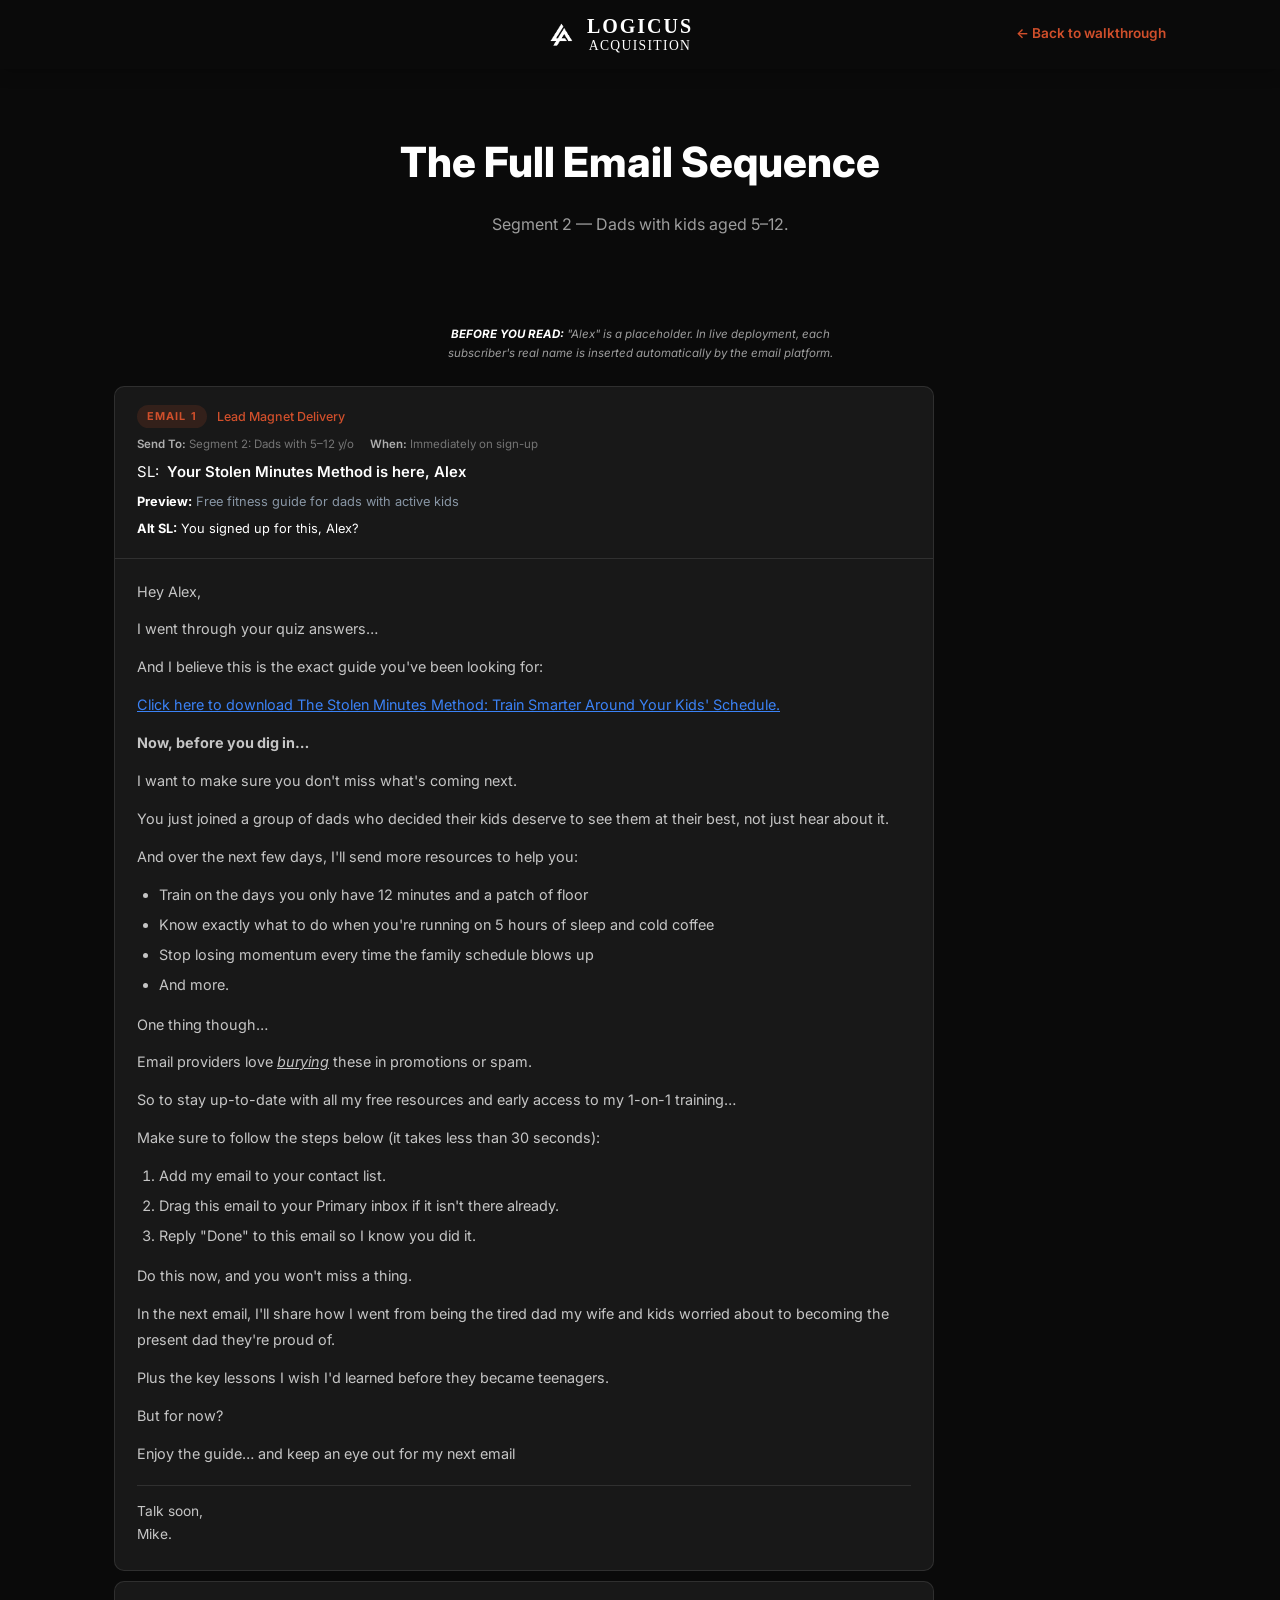
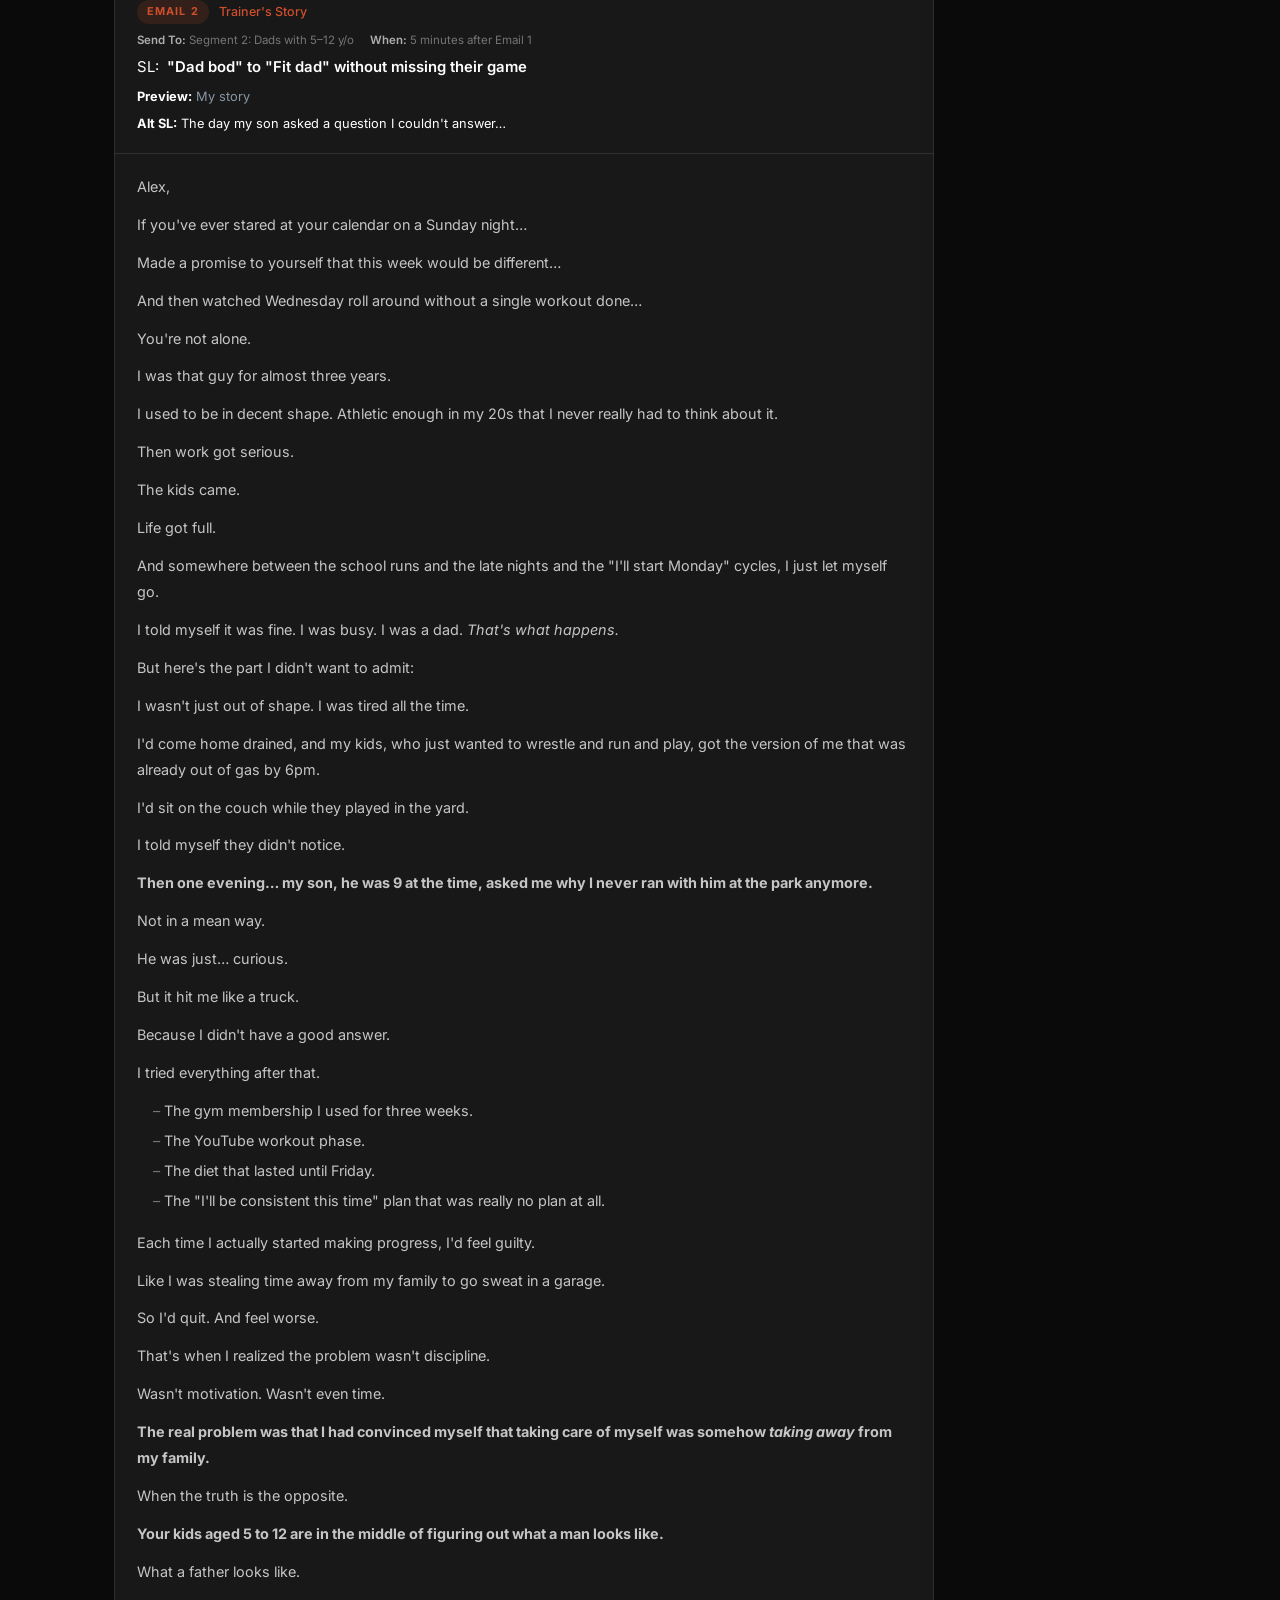
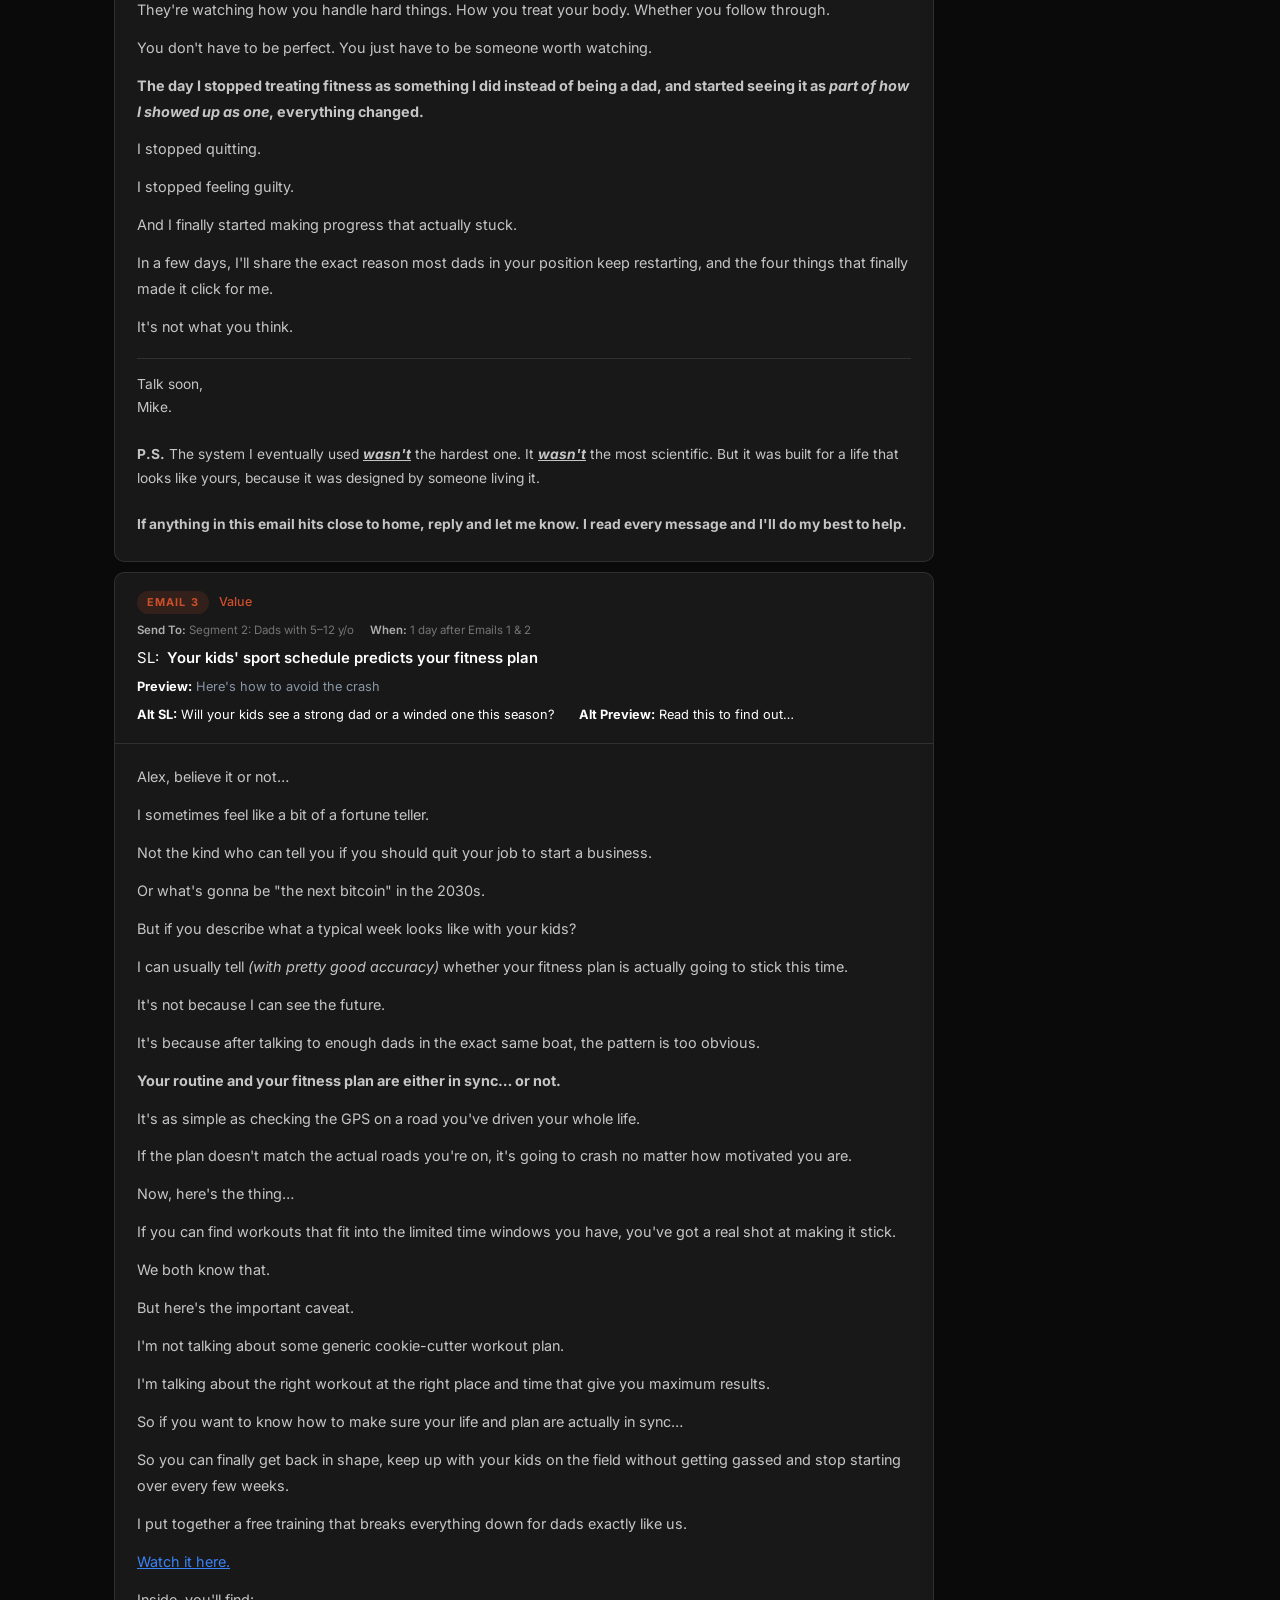
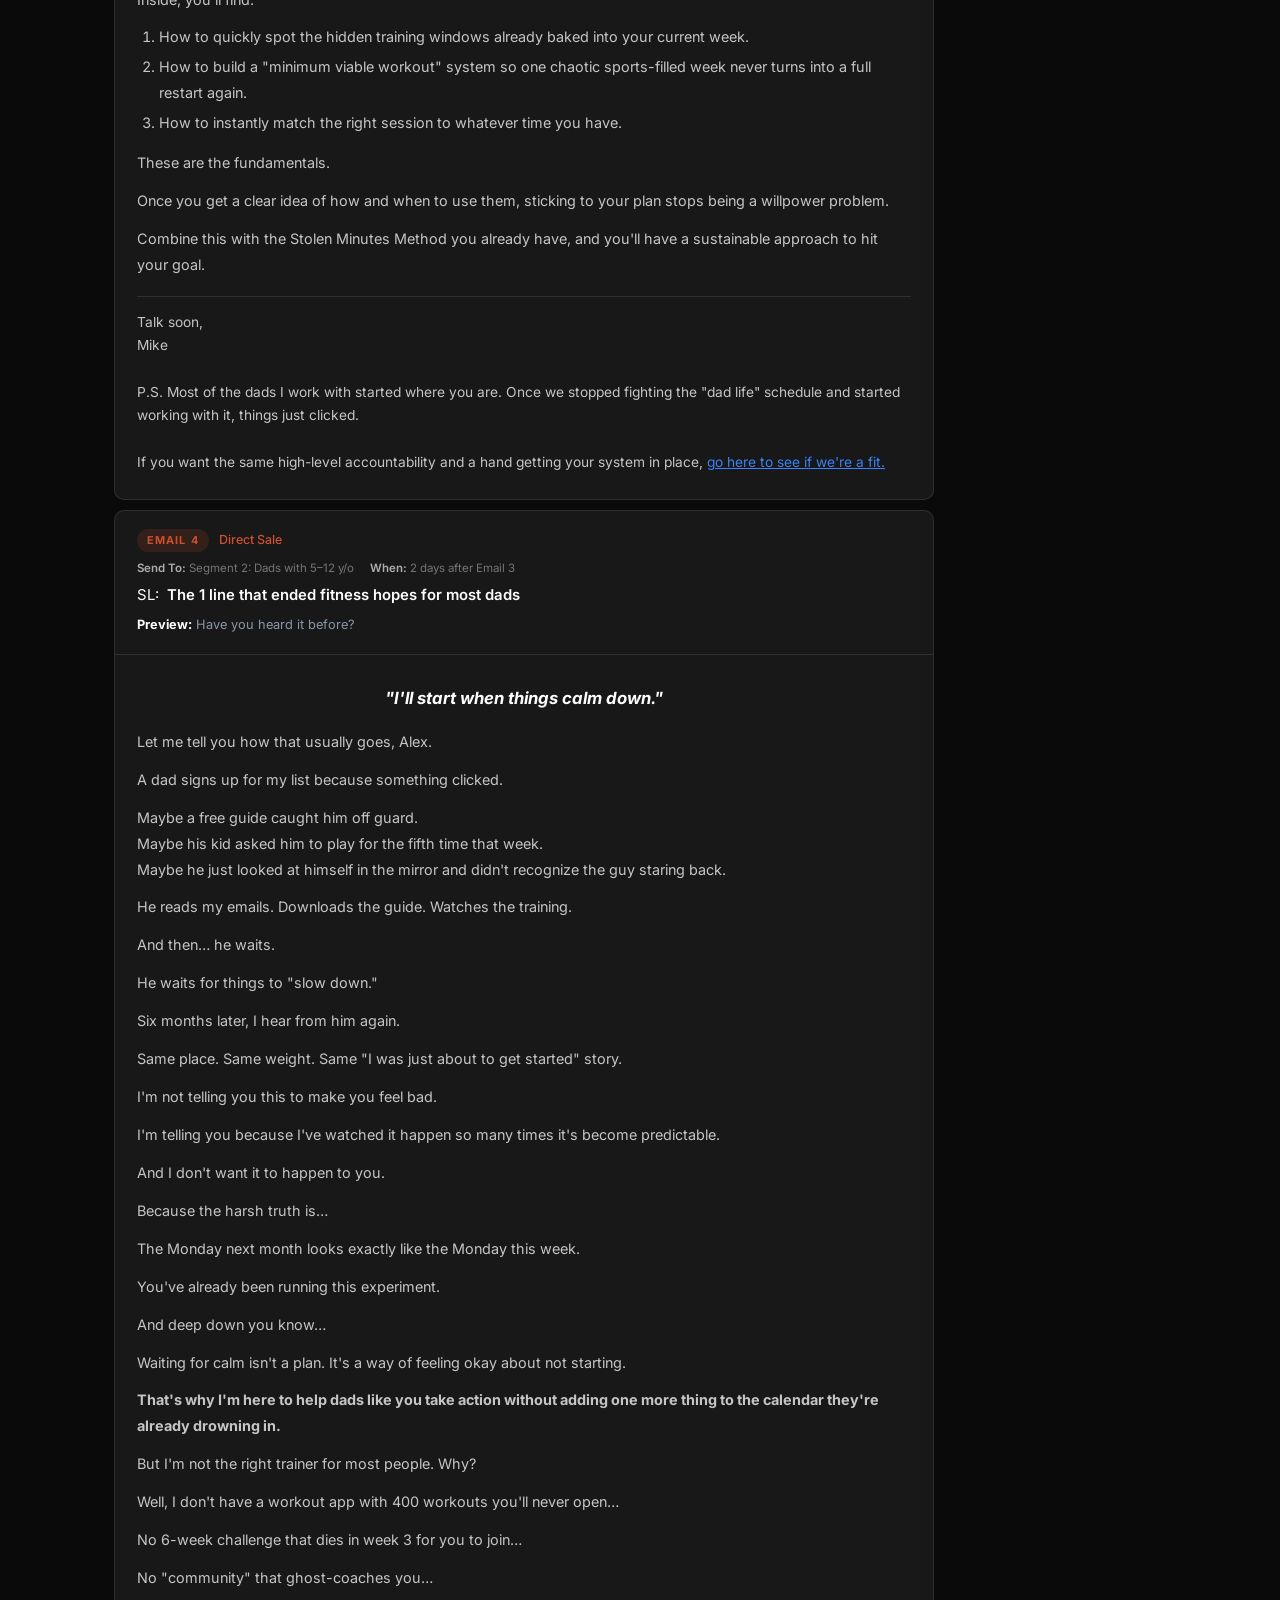
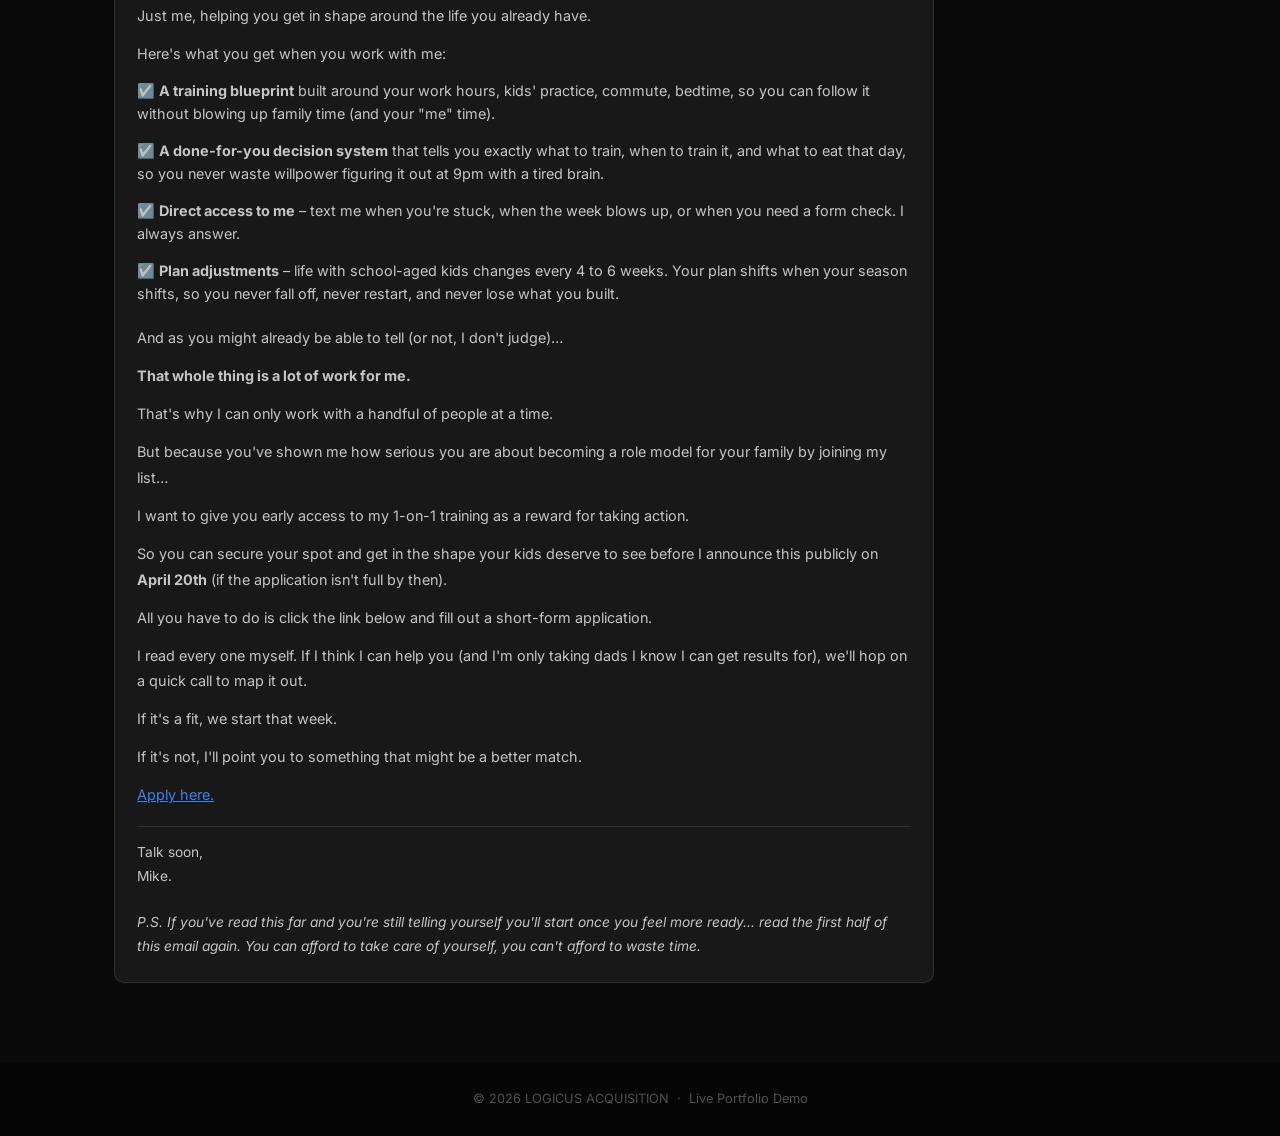
==== emails.html @ 1e46a7ad "Orange theme overhaul, email page polish, history fix, copy updates Co-Authored-By: Claude Sonnet 4." ====
<!DOCTYPE html>
<html lang="en">
<head>
  <meta charset="UTF-8">
  <meta name="viewport" content="width=device-width, initial-scale=1.0">
  <title>Email Sequence — LOGICUS ACQUISITION</title>
  <link rel="preconnect" href="https://fonts.googleapis.com">
  <link rel="preconnect" href="https://fonts.gstatic.com" crossorigin>
  <link href="https://fonts.googleapis.com/css2?family=Inter:wght@300;400;500;600;700;800&display=swap" rel="stylesheet">
  <link rel="stylesheet" href="styles.css">
  <style>
    /* Fixed nav — this page only */
    body > nav {
      position: fixed !important;
      top: 0;
      left: 0;
      right: 0;
      z-index: 100;
    }
    /* Push content below the fixed nav */
    body {
      padding-top: 65px;
    }
    .nav-inner {
      position: relative;
    }
    .back-link {
      position: absolute;
      right: 24px;
      top: 50%;
      transform: translateY(-50%);
      display: inline-flex;
      align-items: center;
      gap: 6px;
      color: #D04F2B;
      font-size: 0.85rem;
      font-weight: 600;
      text-decoration: none;
      white-space: nowrap;
      transition: color 0.2s;
    }
    .back-link:hover { color: #E8673A; }

    .emails-hero {
      padding: 64px 0 48px;
      text-align: center;
    }
    .emails-hero h1 {
      font-size: clamp(1.8rem, 4vw, 2.6rem);
      font-weight: 800;
      color: #fff;
      margin-bottom: 16px;
    }
    .emails-hero p {
      color: rgba(255,255,255,0.6);
      font-size: 1rem;
      max-width: 560px;
      margin: 0 auto;
    }
    .emails-section {
      padding: 0 0 80px;
    }

    /* Email header — flat layout, no accordion grid */
    .email-header {
      display: flex;
      flex-direction: column;
      gap: 7px;
      cursor: default;
    }
    .email-toggle { display: none; }

    /* Email header meta row (Send To / When) */
    .email-header-meta {
      display: flex;
      flex-wrap: wrap;
      gap: 4px 16px;
    }
    .email-meta-item {
      font-size: 11.5px;
      color: rgba(255,255,255,0.4);
    }
    .email-meta-item strong {
      color: rgba(255,255,255,0.65);
      font-weight: 600;
    }
    /* Orange email num badge + type label */
    .email-num {
      background: rgba(208,79,43,0.15);
      color: #D04F2B;
    }
    .email-type {
      color: #D04F2B;
    }
    /* White labels for SL / Preview rows, SL label matches content size */
    .email-subject strong {
      color: #fff;
      font-size: 0.93rem;
    }
    .email-preview-text strong {
      color: #fff;
    }
    /* PS / sig same color as body text */
    .email-body .email-sig {
      color: rgba(255,255,255,0.75);
    }
    .alt-row {
      display: flex;
      flex-wrap: wrap;
      gap: 4px 24px;
    }
    .alt-row .email-preview-text {
      flex-shrink: 0;
      color: #fff;
    }

    /* Show all email bodies fully expanded */
    .email-body-wrap {
      max-height: none !important;
      overflow: visible !important;
    }
    .email-body a { color: #3B82F6; text-decoration: underline; }
    .email-body .email-quote-center {
      text-align: center;
      font-weight: 700;
      font-style: italic;
      font-size: 1.05rem;
      margin: 8px 0 16px;
      color: #fff;
    }
    .email-body .dash-list {
      list-style: none;
      padding: 0;
      margin: 8px 0 16px 16px;
    }
    .email-body .dash-list li::before {
      content: "– ";
      color: rgba(255,255,255,0.4);
    }
    .email-body .check-list {
      list-style: none;
      padding: 0;
      margin: 8px 0 16px;
      display: flex;
      flex-direction: column;
      gap: 10px;
    }
    .email-body .check-list li {
      font-size: 0.9rem;
      line-height: 1.6;
    }
    .email-note {
      text-align: center;
      font-size: 0.8rem;
      color: rgba(255,255,255,0.6);
      margin-top: 40px;
      font-style: italic;
    }

    @media (max-width: 480px) {
      .back-link { font-size: 0.78rem; right: 16px; }
    }
  </style>
</head>
<body>

  <!-- ======================== NAV ======================== -->
  <nav>
    <div class="nav-inner">
      <a href="index.html" class="logo-mark" style="text-decoration:none; margin-left:-40px;">
        <img src="icon.png" width="30" height="30" alt="" style="filter: brightness(0) invert(1);">
        <div class="logo-stack">
          <div class="logo-name">LOGICUS</div>
          <div class="logo-sub">ACQUISITION</div>
        </div>
      </a>
      <a href="funnel.html" class="back-link" onclick="event.preventDefault(); history.back();">← Back to walkthrough</a>
    </div>
  </nav>

  <!-- ======================== HERO ======================== -->
  <section class="emails-hero">
    <div class="container">
      <h1>The Full Email Sequence</h1>
      <p>Segment 2 — Dads with kids aged 5–12.</p>
    </div>
  </section>

  <!-- ======================== EMAILS ======================== -->
  <section class="emails-section email-previews">
    <div class="container">

      <p class="email-note" style="margin-bottom:24px; font-size:0.72rem; max-width:420px; margin-left:auto; margin-right:auto;"><strong style="color:#fff;">BEFORE YOU READ:</strong> "Alex" is a placeholder. In live deployment, each subscriber's real name is inserted automatically by the email platform.</p>

      <div class="email-stack">

        <!-- ─── Email 1 ─── -->
        <div class="email-card">
          <div class="email-header">
            <div class="email-meta">
              <span class="email-num">Email 1</span>
              <span class="email-type">Lead Magnet Delivery</span>
            </div>
            <div class="email-header-meta">
              <span class="email-meta-item"><strong>Send To:</strong> Segment 2: Dads with 5–12 y/o</span>
              <span class="email-meta-item"><strong>When:</strong> Immediately on sign-up</span>
            </div>
            <div class="email-subject"><strong>SL:</strong> Your Stolen Minutes Method is here, Alex</div>
            <div class="email-preview-text"><strong>Preview:</strong> Free fitness guide for dads with active kids</div>
            <div class="alt-row">
              <div class="email-preview-text"><strong>Alt SL:</strong> You signed up for this, Alex?</div>
            </div>
          </div>
          <div class="email-body-wrap">
            <div class="email-body">
              <p>Hey Alex,</p>
              <p>I went through your quiz answers…</p>
              <p>And I believe this is the exact guide you've been looking for:</p>
              <p><a href="javascript:void(0)">Click here to download The Stolen Minutes Method: Train Smarter Around Your Kids' Schedule.</a></p>
              <p><strong>Now, before you dig in…</strong></p>
              <p>I want to make sure you don't miss what's coming next.</p>
              <p>You just joined a group of dads who decided their kids deserve to see them at their best, not just hear about it.</p>
              <p>And over the next few days, I'll send more resources to help you:</p>
              <ul>
                <li>Train on the days you only have 12 minutes and a patch of floor</li>
                <li>Know exactly what to do when you're running on 5 hours of sleep and cold coffee</li>
                <li>Stop losing momentum every time the family schedule blows up</li>
                <li>And more.</li>
              </ul>
              <p>One thing though…</p>
              <p>Email providers love <u><em>burying</em></u> these in promotions or spam.</p>
              <p>So to stay up-to-date with all my free resources and early access to my 1-on-1 training…</p>
              <p>Make sure to follow the steps below (it takes less than 30 seconds):</p>
              <ol>
                <li>Add my email to your contact list.</li>
                <li>Drag this email to your Primary inbox if it isn't there already.</li>
                <li>Reply "Done" to this email so I know you did it.</li>
              </ol>
              <p>Do this now, and you won't miss a thing.</p>
              <p>In the next email, I'll share how I went from being the tired dad my wife and kids worried about to becoming the present dad they're proud of.</p>
              <p>Plus the key lessons I wish I'd learned before they became teenagers.</p>
              <p>But for now?</p>
              <p>Enjoy the guide… and keep an eye out for my next email</p>
              <div class="email-sig">Talk soon,<br>Mike.</div>
            </div>
          </div>
        </div>

        <!-- ─── Email 2 ─── -->
        <div class="email-card">
          <div class="email-header">
            <div class="email-meta">
              <span class="email-num">Email 2</span>
              <span class="email-type">Trainer's Story</span>
            </div>
            <div class="email-header-meta">
              <span class="email-meta-item"><strong>Send To:</strong> Segment 2: Dads with 5–12 y/o</span>
              <span class="email-meta-item"><strong>When:</strong> 5 minutes after Email 1</span>
            </div>
            <div class="email-subject"><strong>SL:</strong> "Dad bod" to "Fit dad" without missing their game</div>
            <div class="email-preview-text"><strong>Preview:</strong> My story</div>
            <div class="alt-row">
              <div class="email-preview-text"><strong>Alt SL:</strong> The day my son asked a question I couldn't answer…</div>
            </div>
          </div>
          <div class="email-body-wrap">
            <div class="email-body">
              <p>Alex,</p>
              <p>If you've ever stared at your calendar on a Sunday night…</p>
              <p>Made a promise to yourself that this week would be different…</p>
              <p>And then watched Wednesday roll around without a single workout done…</p>
              <p>You're not alone.</p>
              <p>I was that guy for almost three years.</p>
              <p>I used to be in decent shape. Athletic enough in my 20s that I never really had to think about it.</p>
              <p>Then work got serious.</p>
              <p>The kids came.</p>
              <p>Life got full.</p>
              <p>And somewhere between the school runs and the late nights and the "I'll start Monday" cycles, I just let myself go.</p>
              <p>I told myself it was fine. I was busy. I was a dad. <em>That's what happens.</em></p>
              <p>But here's the part I didn't want to admit:</p>
              <p>I wasn't just out of shape. I was tired all the time.</p>
              <p>I'd come home drained, and my kids, who just wanted to wrestle and run and play, got the version of me that was already out of gas by 6pm.</p>
              <p>I'd sit on the couch while they played in the yard.</p>
              <p>I told myself they didn't notice.</p>
              <p><strong>Then one evening… my son, he was 9 at the time, asked me why I never ran with him at the park anymore.</strong></p>
              <p>Not in a mean way.</p>
              <p>He was just… curious.</p>
              <p>But it hit me like a truck.</p>
              <p>Because I didn't have a good answer.</p>
              <p>I tried everything after that.</p>
              <ul class="dash-list">
                <li>The gym membership I used for three weeks.</li>
                <li>The YouTube workout phase.</li>
                <li>The diet that lasted until Friday.</li>
                <li>The "I'll be consistent this time" plan that was really no plan at all.</li>
              </ul>
              <p>Each time I actually started making progress, I'd feel guilty.</p>
              <p>Like I was stealing time away from my family to go sweat in a garage.</p>
              <p>So I'd quit. And feel worse.</p>
              <p>That's when I realized the problem wasn't discipline.</p>
              <p>Wasn't motivation. Wasn't even time.</p>
              <p><strong>The real problem was that I had convinced myself that taking care of myself was somehow <em><strong>taking away</strong></em> from my family.</strong></p>
              <p>When the truth is the opposite.</p>
              <p><strong>Your kids aged 5 to 12 are in the middle of figuring out what a man looks like.</strong></p>
              <p>What a father looks like.</p>
              <p>They're watching how you handle hard things. How you treat your body. Whether you follow through.</p>
              <p>You don't have to be perfect. You just have to be someone worth watching.</p>
              <p><strong>The day I stopped treating fitness as something I did instead of being a dad, and started seeing it as <em><strong>part of how I showed up as one</strong></em>, everything changed.</strong></p>
              <p>I stopped quitting.</p>
              <p>I stopped feeling guilty.</p>
              <p>And I finally started making progress that actually stuck.</p>
              <p>In a few days, I'll share the exact reason most dads in your position keep restarting, and the four things that finally made it click for me.</p>
              <p>It's not what you think.</p>
              <div class="email-sig">Talk soon,<br>Mike.<br><br><strong>P.S.</strong> The system I eventually used <u><em><strong>wasn't</strong></em></u> the hardest one. It <u><em><strong>wasn't</strong></em></u> the most scientific. But it was built for a life that looks like yours, because it was designed by someone living it.<br><br><strong>If anything in this email hits close to home, reply and let me know. I read every message and I'll do my best to help.</strong></div>
            </div>
          </div>
        </div>

        <!-- ─── Email 3 ─── -->
        <div class="email-card">
          <div class="email-header">
            <div class="email-meta">
              <span class="email-num">Email 3</span>
              <span class="email-type">Value</span>
            </div>
            <div class="email-header-meta">
              <span class="email-meta-item"><strong>Send To:</strong> Segment 2: Dads with 5–12 y/o</span>
              <span class="email-meta-item"><strong>When:</strong> 1 day after Emails 1 &amp; 2</span>
            </div>
            <div class="email-subject"><strong>SL:</strong> Your kids' sport schedule predicts your fitness plan</div>
            <div class="email-preview-text"><strong>Preview:</strong> Here's how to avoid the crash</div>
            <div class="alt-row">
              <div class="email-preview-text"><strong>Alt SL:</strong> Will your kids see a strong dad or a winded one this season?</div>
              <div class="email-preview-text"><strong>Alt Preview:</strong> Read this to find out…</div>
            </div>
          </div>
          <div class="email-body-wrap">
            <div class="email-body">
              <p>Alex, believe it or not…</p>
              <p>I sometimes feel like a bit of a fortune teller.</p>
              <p>Not the kind who can tell you if you should quit your job to start a business.</p>
              <p>Or what's gonna be "the next bitcoin" in the 2030s.</p>
              <p>But if you describe what a typical week looks like with your kids?</p>
              <p>I can usually tell <em>(with pretty good accuracy)</em> whether your fitness plan is actually going to stick this time.</p>
              <p>It's not because I can see the future.</p>
              <p>It's because after talking to enough dads in the exact same boat, the pattern is too obvious.</p>
              <p><strong>Your routine and your fitness plan are either in sync… or not.</strong></p>
              <p>It's as simple as checking the GPS on a road you've driven your whole life.</p>
              <p>If the plan doesn't match the actual roads you're on, it's going to crash no matter how motivated you are.</p>
              <p>Now, here's the thing…</p>
              <p>If you can find workouts that fit into the limited time windows you have, you've got a real shot at making it stick.</p>
              <p>We both know that.</p>
              <p>But here's the important caveat.</p>
              <p>I'm not talking about some generic cookie-cutter workout plan.</p>
              <p>I'm talking about the right workout at the right place and time that give you maximum results.</p>
              <p>So if you want to know how to make sure your life and plan are actually in sync…</p>
              <p>So you can finally get back in shape, keep up with your kids on the field without getting gassed and stop starting over every few weeks.</p>
              <p>I put together a free training that breaks everything down for dads exactly like us.</p>
              <p><a href="javascript:void(0)">Watch it here.</a></p>
              <p>Inside, you'll find:</p>
              <ol>
                <li>How to quickly spot the hidden training windows already baked into your current week.</li>
                <li>How to build a "minimum viable workout" system so one chaotic sports-filled week never turns into a full restart again.</li>
                <li>How to instantly match the right session to whatever time you have.</li>
              </ol>
              <p>These are the fundamentals.</p>
              <p>Once you get a clear idea of how and when to use them, sticking to your plan stops being a willpower problem.</p>
              <p>Combine this with the Stolen Minutes Method you already have, and you'll have a sustainable approach to hit your goal.</p>
              <div class="email-sig">Talk soon,<br>Mike<br><br>P.S. Most of the dads I work with started where you are. Once we stopped fighting the "dad life" schedule and started working with it, things just clicked.<br><br>If you want the same high-level accountability and a hand getting your system in place, <a href="javascript:void(0)">go here to see if we're a fit.</a></div>
            </div>
          </div>
        </div>

        <!-- ─── Email 4 ─── -->
        <div class="email-card">
          <div class="email-header">
            <div class="email-meta">
              <span class="email-num">Email 4</span>
              <span class="email-type">Direct Sale</span>
            </div>
            <div class="email-header-meta">
              <span class="email-meta-item"><strong>Send To:</strong> Segment 2: Dads with 5–12 y/o</span>
              <span class="email-meta-item"><strong>When:</strong> 2 days after Email 3</span>
            </div>
            <div class="email-subject"><strong>SL:</strong> The 1 line that ended fitness hopes for most dads</div>
            <div class="email-preview-text"><strong>Preview:</strong> Have you heard it before?</div>
          </div>
          <div class="email-body-wrap">
            <div class="email-body">
              <p class="email-quote-center">"I'll start when things calm down."</p>
              <p>Let me tell you how that usually goes, Alex.</p>
              <p>A dad signs up for my list because something clicked.</p>
              <p>Maybe a free guide caught him off guard.<br>Maybe his kid asked him to play for the fifth time that week.<br>Maybe he just looked at himself in the mirror and didn't recognize the guy staring back.</p>
              <p>He reads my emails. Downloads the guide. Watches the training.</p>
              <p>And then… he waits.</p>
              <p>He waits for things to "slow down."</p>
              <p>Six months later, I hear from him again.</p>
              <p>Same place. Same weight. Same "I was just about to get started" story.</p>
              <p>I'm not telling you this to make you feel bad.</p>
              <p>I'm telling you because I've watched it happen so many times it's become predictable.</p>
              <p>And I don't want it to happen to you.</p>
              <p>Because the harsh truth is…</p>
              <p>The Monday next month looks exactly like the Monday this week.</p>
              <p>You've already been running this experiment.</p>
              <p>And deep down you know…</p>
              <p>Waiting for calm isn't a plan. It's a way of feeling okay about not starting.</p>
              <p><strong>That's why I'm here to help dads like you take action without adding one more thing to the calendar they're already drowning in.</strong></p>
              <p>But I'm not the right trainer for most people. Why?</p>
              <p>Well, I don't have a workout app with 400 workouts you'll never open…</p>
              <p>No 6-week challenge that dies in week 3 for you to join…</p>
              <p>No "community" that ghost-coaches you…</p>
              <p>Just me, helping you get in shape around the life you already have.</p>
              <p>Here's what you get when you work with me:</p>
              <ul class="check-list">
                <li>☑️ <strong>A training blueprint</strong> built around your work hours, kids' practice, commute, bedtime, so you can follow it without blowing up family time (and your "me" time).</li>
                <li>☑️ <strong>A done-for-you decision system</strong> that tells you exactly what to train, when to train it, and what to eat that day, so you never waste willpower figuring it out at 9pm with a tired brain.</li>
                <li>☑️ <strong>Direct access to me</strong> – text me when you're stuck, when the week blows up, or when you need a form check. I always answer.</li>
                <li>☑️ <strong>Plan adjustments</strong> – life with school-aged kids changes every 4 to 6 weeks. Your plan shifts when your season shifts, so you never fall off, never restart, and never lose what you built.</li>
              </ul>
              <p>And as you might already be able to tell (or not, I don't judge)…</p>
              <p><strong>That whole thing is a lot of work for me.</strong></p>
              <p>That's why I can only work with a handful of people at a time.</p>
              <p>But because you've shown me how serious you are about becoming a role model for your family by joining my list…</p>
              <p>I want to give you early access to my 1-on-1 training as a reward for taking action.</p>
              <p>So you can secure your spot and get in the shape your kids deserve to see before I announce this publicly on <strong>April 20th</strong> (if the application isn't full by then).</p>
              <p>All you have to do is click the link below and fill out a short-form application.</p>
              <p>I read every one myself. If I think I can help you (and I'm only taking dads I know I can get results for), we'll hop on a quick call to map it out.</p>
              <p>If it's a fit, we start that week.</p>
              <p>If it's not, I'll point you to something that might be a better match.</p>
              <p><a href="javascript:void(0)">Apply here.</a></p>
              <div class="email-sig">Talk soon,<br>Mike.<br><br><em>P.S. If you've read this far and you're still telling yourself you'll start once you feel more ready… read the first half of this email again. You can afford to take care of yourself, you can't afford to waste time.</em></div>
            </div>
          </div>
        </div>

      </div><!-- /email-stack -->

    </div>
  </section>

  <!-- ======================== FOOTER ======================== -->
  <footer>
    <div class="container">
      <p>© 2026 LOGICUS ACQUISITION &nbsp;·&nbsp; Live Portfolio Demo</p>
    </div>
  </footer>

</body>
</html>
---- styles.css ----
/* =============================================
   LOGICUS ACQUISITION — Shared Styles
   ============================================= */

:root {
  --navy:        #0A0A0A;
  --navy-mid:    #111111;
  --coral:       #2563EB;
  --coral-light: #5B8DEF;
  --coral-pale:  #EBF2FF;
  --teal:        #2A9D8F;
  --teal-pale:   #E8F4F2;
  --off-white:   #F7F4EF;
  --white:       #FFFFFF;
  --gray:        #8896A5;
  --gray-light:  #E8EDF2;
  --gray-dark:   #3D4F60;
  --text:        #1A2533;
  --text-muted:  #5A7080;
  --border:      #E2E8F0;
}

*, *::before, *::after { box-sizing: border-box; margin: 0; padding: 0; }
html { font-size: 16px; scroll-behavior: smooth; overflow-x: hidden; }

body {
  font-family: 'Inter', -apple-system, BlinkMacSystemFont, 'Segoe UI', sans-serif;
  background: var(--navy);
  color: #fff;
  line-height: 1.6;
  overflow-x: hidden;
  position: relative;
  max-width: 100%;
}

/* ---- Layout ---- */
.container { max-width: 1100px; margin: 0 auto; padding: 0 24px; }

/* ---- Buttons ---- */
.btn {
  display: inline-flex;
  align-items: center;
  gap: 8px;
  padding: 12px 28px;
  border-radius: 6px;
  font-weight: 600;
  font-size: 0.95rem;
  text-decoration: none;
  transition: background 0.18s, transform 0.15s, box-shadow 0.15s;
  cursor: pointer;
  border: none;
  line-height: 1;
}
.btn-coral { background: var(--coral); color: #fff; }
.btn-coral:hover { background: #D04F2B; transform: translateY(-1px); box-shadow: 0 6px 18px rgba(232,96,58,0.35); }
.btn-lg { padding: 16px 36px; font-size: 1.05rem; }
.btn-outline { background: transparent; border: 2px solid var(--coral); color: var(--coral); }
.btn-outline:hover { background: var(--coral); color: #fff; }

/* ---- Nav ---- */
nav {
  background: var(--navy);
  padding: 16px 0;
  position: static;
  box-shadow: 0 2px 16px rgba(0,0,0,0.25);
}
.nav-inner {
  max-width: 1100px;
  margin: 0 auto;
  padding: 0 24px;
  display: flex;
  justify-content: center;
  align-items: center;
}
/* ── Logo: icon + stacked wordmark ── */
.logo-mark {
  display: flex;
  align-items: center;
  gap: 10px;
  text-decoration: none;
  cursor: default;
}
.logo-stack {
  display: flex;
  flex-direction: column;
  gap: 3px;
  line-height: 1;
  align-items: center;
}
.logo-name {
  font-family: Georgia, 'Times New Roman', serif;
  font-size: 1.25rem;
  font-weight: 800;
  color: #fff;
  letter-spacing: 0.1em;
  text-transform: uppercase;
  line-height: 1;
}
.logo-sub {
  font-family: Georgia, 'Times New Roman', serif;
  font-size: 0.85rem;
  font-weight: 400;
  color: #fff;
  letter-spacing: 0.1em;
  text-transform: uppercase;
  line-height: 1;
}

/* ---- Hero ---- */
.hero {
  background: var(--navy);
  padding: 52px 0 96px;
  text-align: center;
  font-family: Arial, Helvetica, sans-serif;
}
.hero-content {
  max-width: 780px;
  margin: 0 auto;
  position: relative;
}
.hero-content::before {
  content: '';
  position: absolute;
  top: 40%;
  left: 50%;
  transform: translate(-50%, -50%);
  width: min(680px, 100vw);
  height: 320px;
  background: radial-gradient(ellipse at center, rgba(37,99,235,0.28) 0%, transparent 70%);
  pointer-events: none;
  z-index: 0;
}
.hero-content > * { position: relative; z-index: 1; }
.hero-label {
  display: block;
  font-size: 0.72rem;
  font-weight: 600;
  letter-spacing: 0.14em;
  text-transform: uppercase;
  color: #fff;
  margin-bottom: 20px;
}
.hero h1 {
  font-family: 'Inter', -apple-system, BlinkMacSystemFont, 'Segoe UI', sans-serif;
  font-size: clamp(2.2rem, 4.5vw, 3.8rem);
  font-weight: 800;
  color: #fff;
  line-height: 1.1;
  letter-spacing: -1.5px;
  margin-bottom: 24px;
  text-wrap: balance;
}
.brush-underline {
  font-style: italic;
  background-image: url("data:image/svg+xml,%3Csvg xmlns='http://www.w3.org/2000/svg' preserveAspectRatio='none' viewBox='0 0 120 10'%3E%3Cpath d='M1,5 C20,2 45,8 70,4 C90,2 108,6 119,4 L119,7 C108,9 90,5 70,7 C45,11 20,5 1,8 Z' fill='%23D04F2B' opacity='0.88'/%3E%3C/svg%3E");
  background-repeat: no-repeat;
  background-position: bottom center;
  background-size: 100% 6px;
  padding-bottom: 8px;
}
.subhead {
  font-size: clamp(0.97rem, 1.6vw, 1.08rem);
  color: #fff;
  max-width: 760px;
  margin: 0 auto 0;
  line-height: 1.8;
  font-weight: 400;
}

/* ---- VSL video block ---- */
.vsl-wrapper {
  max-width: 680px;
  margin: 48px auto 0;
  border-radius: 14px;
  overflow: hidden;
  aspect-ratio: 16 / 9;
  background: #0d0d0d;
  border: 1px solid rgba(255,255,255,0.07);
  box-shadow: 0 0 0 1px rgba(37,99,235,0.35),
              0 16px 64px rgba(37,99,235,0.45),
              0 4px 24px rgba(0,0,0,0.5);
  position: relative;
}
.vsl-wrapper iframe,
.vsl-wrapper video {
  position: absolute;
  inset: 0;
  width: 100%;
  height: 100%;
  border: none;
  display: block;
}
.vsl-placeholder {
  position: absolute;
  inset: 0;
  display: flex;
  flex-direction: column;
  align-items: center;
  justify-content: center;
  gap: 18px;
}
.vsl-play-ring {
  width: 72px;
  height: 72px;
  border-radius: 50%;
  background: rgba(37,99,235,0.7);
  border: 2px solid #2563EB;
  display: flex;
  align-items: center;
  justify-content: center;
  box-shadow: 0 0 20px rgba(37,99,235,0.6);
}
.vsl-placeholder-text {
  font-size: 0.82rem;
  color: rgba(255,255,255,0.28);
  font-style: italic;
  letter-spacing: 0.02em;
}
.vsl-controls {
  position: absolute;
  bottom: 0;
  left: 0;
  right: 0;
  display: flex;
  align-items: center;
  gap: 8px;
  padding: 8px 12px;
  background: linear-gradient(transparent, rgba(0,0,0,0.75));
  border-radius: 0 0 14px 14px;
}
.vsl-ctrl-btn {
  background: none;
  border: none;
  cursor: pointer;
  padding: 4px;
  display: flex;
  align-items: center;
  opacity: 0.85;
  flex-shrink: 0;
}
.vsl-progress {
  flex: 1;
  height: 3px;
  background: rgba(255,255,255,0.25);
  border-radius: 2px;
  overflow: hidden;
}
.vsl-progress-fill {
  width: 0%;
  height: 100%;
  background: #2563EB;
  border-radius: 2px;
}
.vsl-time {
  font-size: 0.72rem;
  color: rgba(255,255,255,0.8);
  font-family: 'Inter', sans-serif;
  white-space: nowrap;
  flex-shrink: 0;
}

/* ---- Hero CTA (below VSL) ---- */
.hero-cta {
  margin-top: 44px;
  text-align: center;
}

/* ---- Section Base ---- */
section { padding: 80px 0; }

.section-label {
  font-size: 0.72rem;
  font-weight: 700;
  letter-spacing: 0.14em;
  text-transform: uppercase;
  color: var(--coral);
  margin-bottom: 10px;
}
h2 {
  font-size: clamp(1.8rem, 3.5vw, 2.5rem);
  font-weight: 800;
  color: #fff;
  letter-spacing: -0.5px;
  line-height: 1.2;
  margin-bottom: 12px;
  overflow-wrap: break-word;
  word-break: break-word;
}
.section-sub {
  font-size: 1.05rem;
  color: rgba(255,255,255,0.6);
  max-width: 580px;
  margin-bottom: 44px;
  line-height: 1.75;
}

/* ---- How It Works ---- */
.how-it-works { background: var(--navy); }

.swipe-hint {
  display: none;
  text-align: center;
  font-size: 13px;
  color: rgba(255,255,255,0.4);
  margin-bottom: 12px;
}
@media (max-width: 680px) {
  .swipe-hint { display: block; }
}

.diagram-wrap {
  background: #07070A;
  border-radius: 14px;
  padding: 28px 20px;
  overflow-x: auto;
  margin-bottom: 20px;
  border: 1px solid rgba(255,255,255,0.07);
  box-shadow: 0 0 0 1px rgba(37,99,235,0.35),
              0 16px 64px rgba(37,99,235,0.45),
              0 4px 24px rgba(0,0,0,0.5);
}
.diagram-wrap svg {
  display: block;
  min-width: 720px;
  width: 100%;
  height: auto;
}

.diagram-legend {
  display: flex;
  flex-wrap: wrap;
  gap: 24px;
  padding: 4px 0;
}
.legend-item {
  display: flex;
  align-items: center;
  gap: 8px;
  font-size: 0.83rem;
  color: rgba(255,255,255,0.55);
}
.legend-dot {
  width: 12px;
  height: 12px;
  border-radius: 3px;
  flex-shrink: 0;
}
.legend-dot.coral { background: var(--coral); }
.legend-dot.teal  { background: var(--teal); }
.legend-dot.gray  { background: var(--gray); }

/* ---- Email Previews ---- */
.email-previews { background: var(--navy); }

.email-stack { display: flex; flex-direction: column; gap: 10px; max-width: 820px; }

.email-card {
  background: rgba(255,255,255,0.06);
  border-radius: 10px;
  border: 1px solid rgba(255,255,255,0.1);
  overflow: hidden;
  transition: box-shadow 0.2s;
}
.email-card:hover { box-shadow: 0 4px 20px rgba(0,0,0,0.3); }
.email-card.email-placeholder { opacity: 0.6; }

.email-header {
  padding: 18px 22px;
  cursor: pointer;
  display: grid;
  grid-template-columns: 1fr 24px;
  row-gap: 5px;
  user-select: none;
}
.email-meta {
  display: flex;
  align-items: center;
  gap: 10px;
  grid-column: 1;
}
.email-num {
  font-size: 0.68rem;
  font-weight: 700;
  letter-spacing: 0.1em;
  text-transform: uppercase;
  background: var(--coral-pale);
  color: var(--coral);
  padding: 3px 10px;
  border-radius: 100px;
  white-space: nowrap;
}
.email-type { font-size: 0.78rem; font-weight: 500; color: var(--gray); }

.email-subject { font-size: 0.93rem; font-weight: 600; color: #fff; grid-column: 1; }
.email-subject strong { font-weight: 400; color: var(--gray); font-size: 0.8rem; margin-right: 4px; }

.email-preview-text { font-size: 0.8rem; color: var(--gray); grid-column: 1; }

.email-toggle {
  grid-column: 2;
  grid-row: 1 / 4;
  display: flex;
  align-items: center;
  justify-content: center;
  font-size: 0.65rem;
  color: var(--gray);
  transition: transform 0.22s;
}
.email-card.open .email-toggle { transform: rotate(180deg); }

.email-body-wrap {
  max-height: 0;
  overflow: hidden;
  transition: max-height 0.38s ease;
}
.email-card.open .email-body-wrap { max-height: 1400px; }

.email-body {
  border-top: 1px solid rgba(255,255,255,0.1);
  padding: 20px 22px 24px;
}
.email-body p {
  font-size: 0.9rem;
  color: rgba(255,255,255,0.75);
  line-height: 1.8;
  margin-bottom: 12px;
}
.email-body p:last-child { margin-bottom: 0; }
.email-body ul, .email-body ol {
  margin: 4px 0 14px 22px;
}
.email-body li {
  font-size: 0.9rem;
  color: rgba(255,255,255,0.75);
  line-height: 1.8;
  margin-bottom: 4px;
}
.email-body .email-sig {
  margin-top: 18px;
  padding-top: 14px;
  border-top: 1px solid rgba(255,255,255,0.1);
  font-size: 0.86rem;
  color: rgba(255,255,255,0.55);
  line-height: 1.7;
}

.email-note {
  margin-top: 16px;
  font-size: 0.8rem;
  color: rgba(255,255,255,0.4);
  font-style: italic;
}

/* ---- CTA Section ---- */
.cta-section {
  background: var(--navy);
  text-align: center;
  padding: 100px 0;
}
.cta-section h2 { color: #fff; margin-bottom: 14px; }
.cta-section p {
  color: rgba(255,255,255,0.6);
  font-size: 1.05rem;
  margin-bottom: 36px;
  max-width: 480px;
  margin-left: auto;
  margin-right: auto;
}

/* ---- Footer ---- */
footer {
  background: #050505;
  padding: 26px 0;
  text-align: center;
}
footer p { font-size: 0.8rem; color: rgba(255,255,255,0.3); }

/* ---- Funnel Page Styles ---- */
.funnel-hero {
  background: var(--navy);
  padding: 72px 0 64px;
  text-align: center;
}
.funnel-hero h1 {
  font-size: clamp(2rem, 4.5vw, 3.2rem);
  font-weight: 800;
  color: #fff;
  letter-spacing: -1px;
  line-height: 1.15;
  max-width: 760px;
  margin: 0 auto 20px;
}
.funnel-hero p {
  font-size: 1.05rem;
  color: rgba(255,255,255,0.65);
  max-width: 560px;
  margin: 0 auto;
  line-height: 1.75;
}

.quiz-section { background: var(--white); }

.quiz-wrap {
  max-width: 640px;
  margin: 0 auto;
}
.quiz-step { display: none; }
.quiz-step.active { display: block; }

.quiz-q {
  font-size: 1.1rem;
  font-weight: 700;
  color: var(--navy);
  margin-bottom: 18px;
  line-height: 1.4;
}
.quiz-hint {
  font-size: 0.85rem;
  color: var(--gray);
  margin-bottom: 22px;
  margin-top: -10px;
}

.quiz-options { display: flex; flex-direction: column; gap: 10px; }

.quiz-option {
  display: flex;
  align-items: center;
  gap: 14px;
  padding: 14px 18px;
  border: 2px solid var(--border);
  border-radius: 8px;
  cursor: pointer;
  transition: border-color 0.15s, background 0.15s;
  font-size: 0.95rem;
  color: var(--gray-dark);
  font-weight: 500;
}
.quiz-option:hover { border-color: var(--coral); background: var(--coral-pale); }
.quiz-option.selected { border-color: var(--coral); background: var(--coral-pale); color: var(--navy); }
.quiz-option input[type="radio"] { accent-color: var(--coral); width: 17px; height: 17px; flex-shrink: 0; }

.quiz-nav {
  display: flex;
  justify-content: space-between;
  align-items: center;
  margin-top: 28px;
  gap: 12px;
}
.quiz-progress {
  font-size: 0.8rem;
  color: var(--gray);
  font-weight: 500;
}
.quiz-progress-bar {
  height: 4px;
  background: var(--gray-light);
  border-radius: 2px;
  margin-bottom: 32px;
  overflow: hidden;
}
.quiz-progress-fill {
  height: 100%;
  background: var(--coral);
  border-radius: 2px;
  transition: width 0.3s ease;
}

/* ---- Confirmation Page ---- */
.confirm-hero {
  background: var(--navy);
  padding: 80px 0 72px;
  text-align: center;
}
.confirm-hero h1 {
  font-size: clamp(1.8rem, 4vw, 2.8rem);
  font-weight: 800;
  color: #fff;
  letter-spacing: -0.5px;
  line-height: 1.2;
  max-width: 700px;
  margin: 0 auto 20px;
}
.confirm-hero p {
  color: rgba(255,255,255,0.65);
  font-size: 1rem;
  max-width: 520px;
  margin: 0 auto;
  line-height: 1.75;
}
.confirm-badge {
  display: inline-flex;
  align-items: center;
  gap: 8px;
  background: rgba(42,157,143,0.15);
  color: #3BBDAD;
  border: 1px solid rgba(42,157,143,0.3);
  padding: 7px 18px;
  border-radius: 100px;
  font-size: 0.78rem;
  font-weight: 700;
  letter-spacing: 0.08em;
  text-transform: uppercase;
  margin-bottom: 26px;
}
.confirm-body { background: var(--white); }
.confirm-card {
  max-width: 640px;
  margin: 0 auto;
  background: var(--off-white);
  border: 1px solid var(--border);
  border-radius: 14px;
  padding: 36px 40px;
}
.confirm-card h3 {
  font-size: 1.2rem;
  font-weight: 700;
  color: var(--navy);
  margin-bottom: 16px;
}
.confirm-steps { list-style: none; display: flex; flex-direction: column; gap: 14px; }
.confirm-steps li {
  display: flex;
  gap: 14px;
  align-items: flex-start;
  font-size: 0.92rem;
  color: var(--gray-dark);
  line-height: 1.6;
}
.step-num {
  width: 26px;
  height: 26px;
  border-radius: 50%;
  background: var(--coral);
  color: #fff;
  font-size: 0.72rem;
  font-weight: 700;
  display: flex;
  align-items: center;
  justify-content: center;
  flex-shrink: 0;
  margin-top: 1px;
}
.download-btn {
  display: inline-flex;
  align-items: center;
  gap: 10px;
  background: var(--coral);
  color: #fff;
  padding: 14px 28px;
  border-radius: 8px;
  text-decoration: none;
  font-weight: 600;
  font-size: 0.97rem;
  transition: background 0.18s, transform 0.15s;
  margin-top: 24px;
}
.download-btn:hover { background: #D04F2B; transform: translateY(-1px); }

/* ---- Quiz animations & loading ---- */
@keyframes fadeSlideIn {
  from { opacity: 0; transform: translateY(10px); }
  to   { opacity: 1; transform: translateY(0); }
}
.quiz-step.active { animation: fadeSlideIn 0.24s ease; }

@keyframes spin {
  to { transform: rotate(360deg); }
}
.spinner {
  width: 38px;
  height: 38px;
  border: 3px solid var(--gray-light);
  border-top-color: var(--coral);
  border-radius: 50%;
  animation: spin 0.75s linear infinite;
  margin: 0 auto 20px;
}
.quiz-loading {
  text-align: center;
  padding: 64px 0 80px;
}
.quiz-loading p {
  color: var(--text-muted);
  font-size: 0.95rem;
}

/* ---- Quiz footer row ---- */
.quiz-footer {
  display: flex;
  align-items: center;
  justify-content: space-between;
  margin-top: 28px;
  min-height: 44px;
}
.quiz-back-btn {
  background: none;
  border: none;
  color: var(--gray);
  font-size: 0.88rem;
  font-weight: 500;
  cursor: pointer;
  padding: 8px 0;
  font-family: inherit;
  transition: color 0.15s;
}
.quiz-back-btn:hover { color: var(--navy); }
.quiz-back-btn:disabled, .quiz-back-btn[data-hidden="true"] { visibility: hidden; pointer-events: none; }

.quiz-continue-hint {
  font-size: 0.78rem;
  color: var(--gray);
  font-style: italic;
  text-align: right;
}

#submit-btn:disabled {
  background: var(--gray-light);
  color: var(--gray);
  cursor: not-allowed;
  transform: none;
  box-shadow: none;
}
#submit-btn:not(:disabled) {
  animation: fadeSlideIn 0.2s ease;
}

/* ---- Funnel page copy block ---- */
.funnel-copy {
  background: var(--off-white);
  padding: 56px 0 0;
}
.funnel-copy-inner {
  max-width: 640px;
  margin: 0 auto;
  padding: 0 24px;
}
.funnel-copy p {
  font-size: 1rem;
  color: var(--text-muted);
  line-height: 1.85;
  margin-bottom: 14px;
}
.funnel-copy p:last-child { margin-bottom: 0; }
.funnel-copy strong { color: var(--navy); font-weight: 600; }

.quiz-section { background: var(--off-white); padding: 40px 0 80px; }
.quiz-wrap { max-width: 600px; margin: 0 auto; }

.quiz-card {
  background: var(--white);
  border: 1px solid var(--border);
  border-radius: 14px;
  padding: 36px 36px 28px;
}

/* ---- Personalization Section ---- */
.personalization-section {
  background: var(--navy);
  padding: 80px 0;
}
.personalization-inner {
  max-width: 720px;
  margin: 0 auto;
}
.personalization-section h2 {
  color: #fff;
  margin-bottom: 16px;
}
.personalization-section .section-sub {
  margin-bottom: 28px;
}
.personalization-body {
  color: rgba(255,255,255,0.65);
  font-size: 16px;
  line-height: 1.7;
  margin-bottom: 20px;
}
.personalization-list {
  list-style: none;
  padding: 0;
  margin: 0 0 32px;
  display: flex;
  flex-direction: column;
  gap: 14px;
}
.personalization-list li {
  position: relative;
  color: rgba(255,255,255,0.65);
  font-size: 15.5px;
  line-height: 1.6;
  padding: 14px 18px 14px 40px;
  background: rgba(255,255,255,0.04);
  border: 1px solid rgba(255,255,255,0.08);
  border-radius: 10px;
}
.personalization-list li::before {
  content: "→";
  position: absolute;
  left: 18px;
  top: 14px;
  color: #D04F2B;
  font-weight: 700;
}
.personalization-list li span {
  color: #fff;
  font-weight: 600;
}
.personalization-callout {
  font-size: 17px;
  font-weight: 600;
  color: #fff;
  font-style: italic;
  border-left: 3px solid #D04F2B;
  padding-left: 16px;
  margin-bottom: 24px;
  line-height: 1.5;
}

/* ---- Google Form Embed ---- */
.gform-wrap {
  margin-top: 36px;
  border-radius: 12px;
  overflow: hidden;
}
.gform-wrap iframe {
  display: block;
  border: none;
  border-radius: 12px;
}

/* ---- Audit Section ---- */
.audit-section {
  background: var(--navy);
  padding: 100px 0;
  text-align: center;
}
.audit-section h2 { color: #fff; }
.audit-section .section-sub { color: rgba(255,255,255,0.6); margin-left: auto; margin-right: auto; }
.audit-inner {
  max-width: 560px;
  margin: 0 auto;
  position: relative;
}
.audit-inner::before {
  content: '';
  position: absolute;
  top: 0;
  left: 50%;
  transform: translateX(-50%);
  width: min(560px, 100vw);
  height: 180px;
  background: radial-gradient(ellipse at center, rgba(37,99,235,0.28) 0%, transparent 70%);
  pointer-events: none;
  z-index: 0;
}
.audit-inner > * { position: relative; z-index: 1; }
.audit-form {
  display: flex;
  flex-direction: column;
  gap: 18px;
  margin-top: 40px;
  text-align: left;
}
.form-group {
  display: flex;
  flex-direction: column;
  gap: 6px;
}
.form-group label {
  font-size: 0.82rem;
  font-weight: 600;
  color: rgba(255,255,255,0.75);
  letter-spacing: 0.03em;
  text-align: left;
}
.form-group input,
.form-group select {
  padding: 13px 16px;
  border: 1.5px solid rgba(255,255,255,0.15);
  border-radius: 8px;
  font-size: 0.95rem;
  font-family: inherit;
  color: #fff;
  background: rgba(255,255,255,0.07);
  transition: border-color 0.15s, box-shadow 0.15s;
  outline: none;
  -webkit-appearance: none;
  appearance: none;
}
.form-group select {
  background-image: url("data:image/svg+xml,%3Csvg xmlns='http://www.w3.org/2000/svg' width='12' height='8' viewBox='0 0 12 8'%3E%3Cpath d='M1 1l5 5 5-5' stroke='%238896A5' stroke-width='1.5' fill='none' stroke-linecap='round'/%3E%3C/svg%3E");
  background-repeat: no-repeat;
  background-position: right 14px center;
  padding-right: 42px;
  cursor: pointer;
}
.form-group input::placeholder { color: rgba(255,255,255,0.35); }
.form-group input:focus,
.form-group select:focus {
  border-color: var(--coral);
  box-shadow: 0 0 0 3px rgba(37,99,235,0.1);
}
.form-group input.field-error,
.form-group select.field-error { border-color: #DC2626; }
.audit-submit {
  width: 100%;
  justify-content: center;
  margin-top: 6px;
  font-size: 1rem;
  padding: 16px 24px;
}
.audit-success {
  display: none;
  margin-top: 40px;
  text-align: center;
  padding: 52px 32px;
  background: var(--off-white);
  border-radius: 14px;
  border: 1px solid var(--border);
}
.audit-success-icon {
  width: 56px;
  height: 56px;
  background: rgba(5,150,105,0.1);
  border: 2px solid rgba(5,150,105,0.28);
  border-radius: 50%;
  display: flex;
  align-items: center;
  justify-content: center;
  font-size: 1.3rem;
  color: #059669;
  margin: 0 auto 20px;
  font-weight: 700;
}
.audit-success h3 {
  font-size: 1.25rem;
  font-weight: 700;
  color: var(--navy);
  margin-bottom: 10px;
  letter-spacing: -0.3px;
}
.audit-success p {
  font-size: 0.93rem;
  color: var(--text-muted);
  line-height: 1.75;
  max-width: 380px;
  margin: 0 auto;
}

/* ---- Responsive ---- */
@media (max-width: 900px) {
  .vsl-wrapper { border-radius: 10px; }
}
@media (max-width: 768px) {
  .container { padding: 0 16px; }
  .hero { padding: 64px 0 56px; }
  section { padding: 56px 0; }
  .audit-section { padding: 64px 0; }
  .diagram-legend { gap: 16px; }
  .email-header { padding: 14px 16px; }
  .email-body { padding: 16px 16px 20px; }
  .confirm-card { padding: 24px 20px; }
  .quiz-wrap { padding: 0 4px; }
  .audit-success { padding: 36px 20px; }
  h2 { font-size: clamp(1.5rem, 6vw, 1.9rem); line-height: 1.25; }
  .personalization-section h2,
  .audit-section h2 { text-align: center; }
}
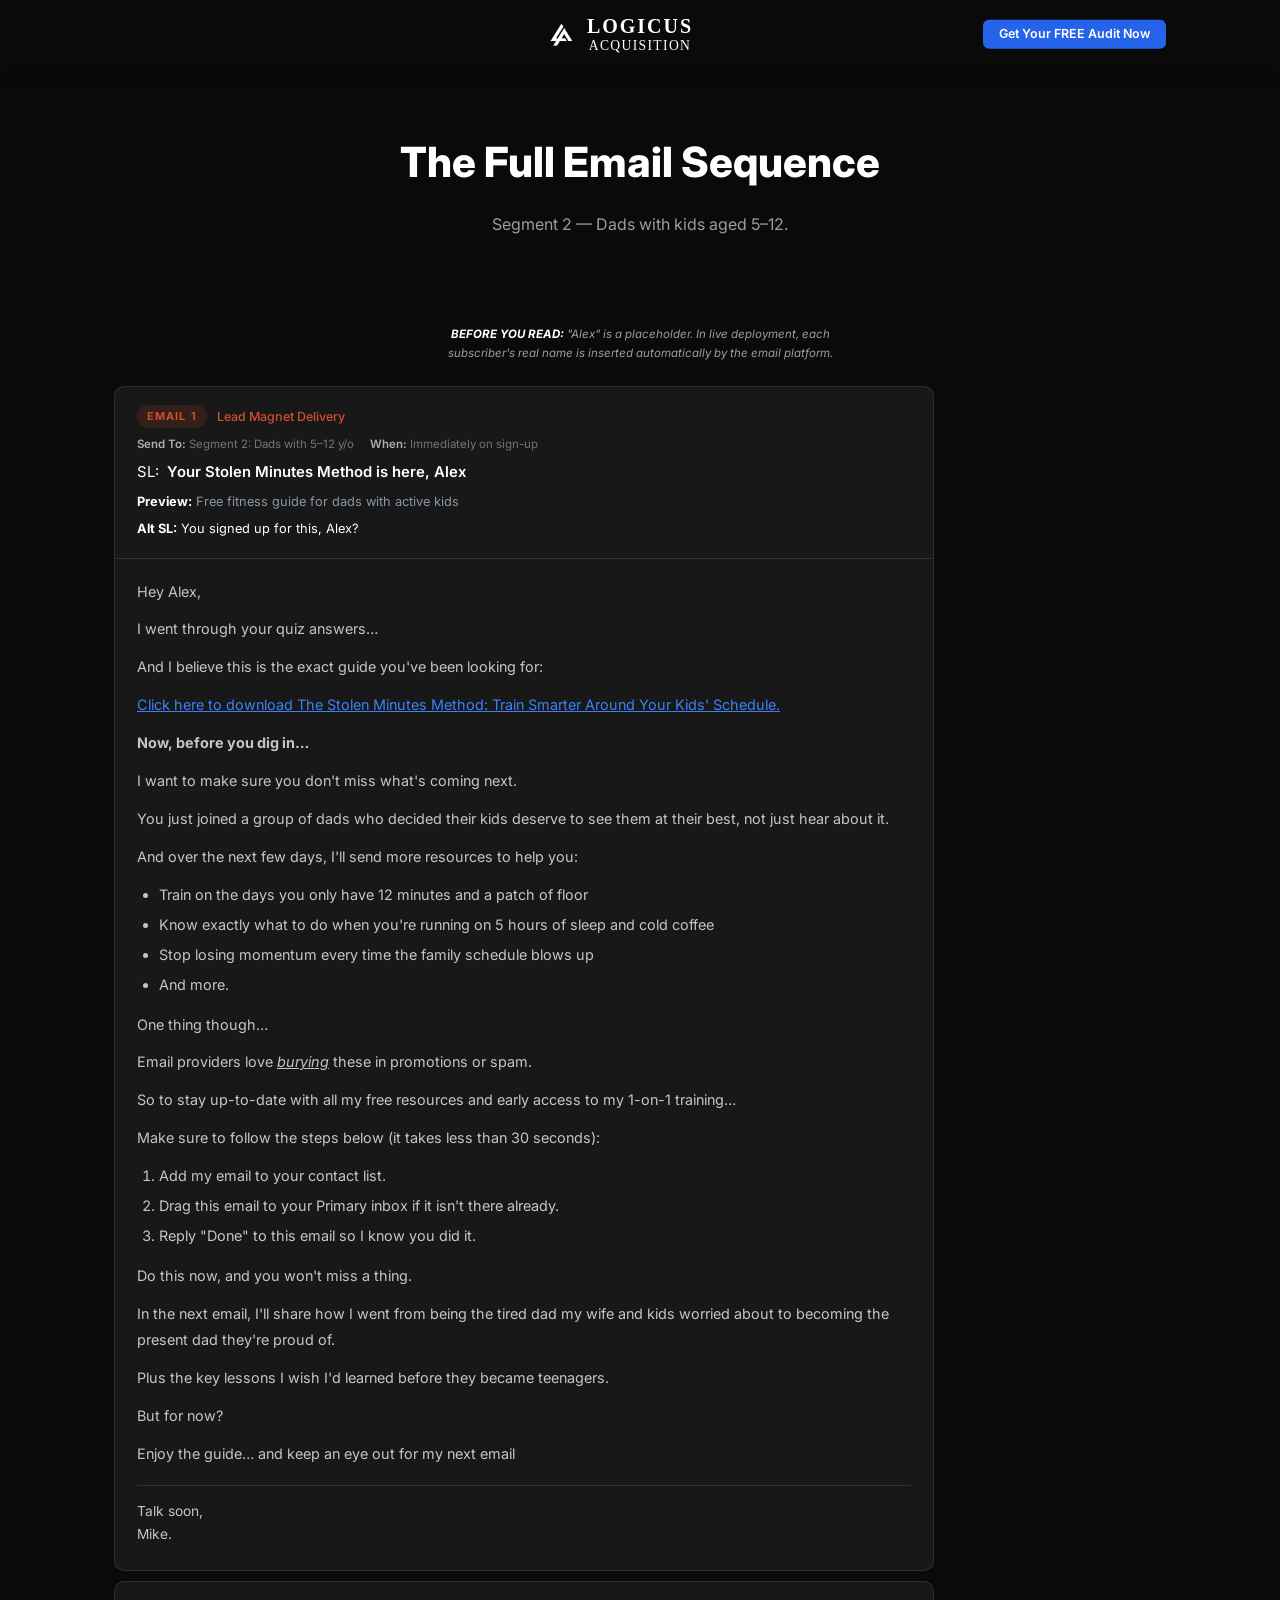
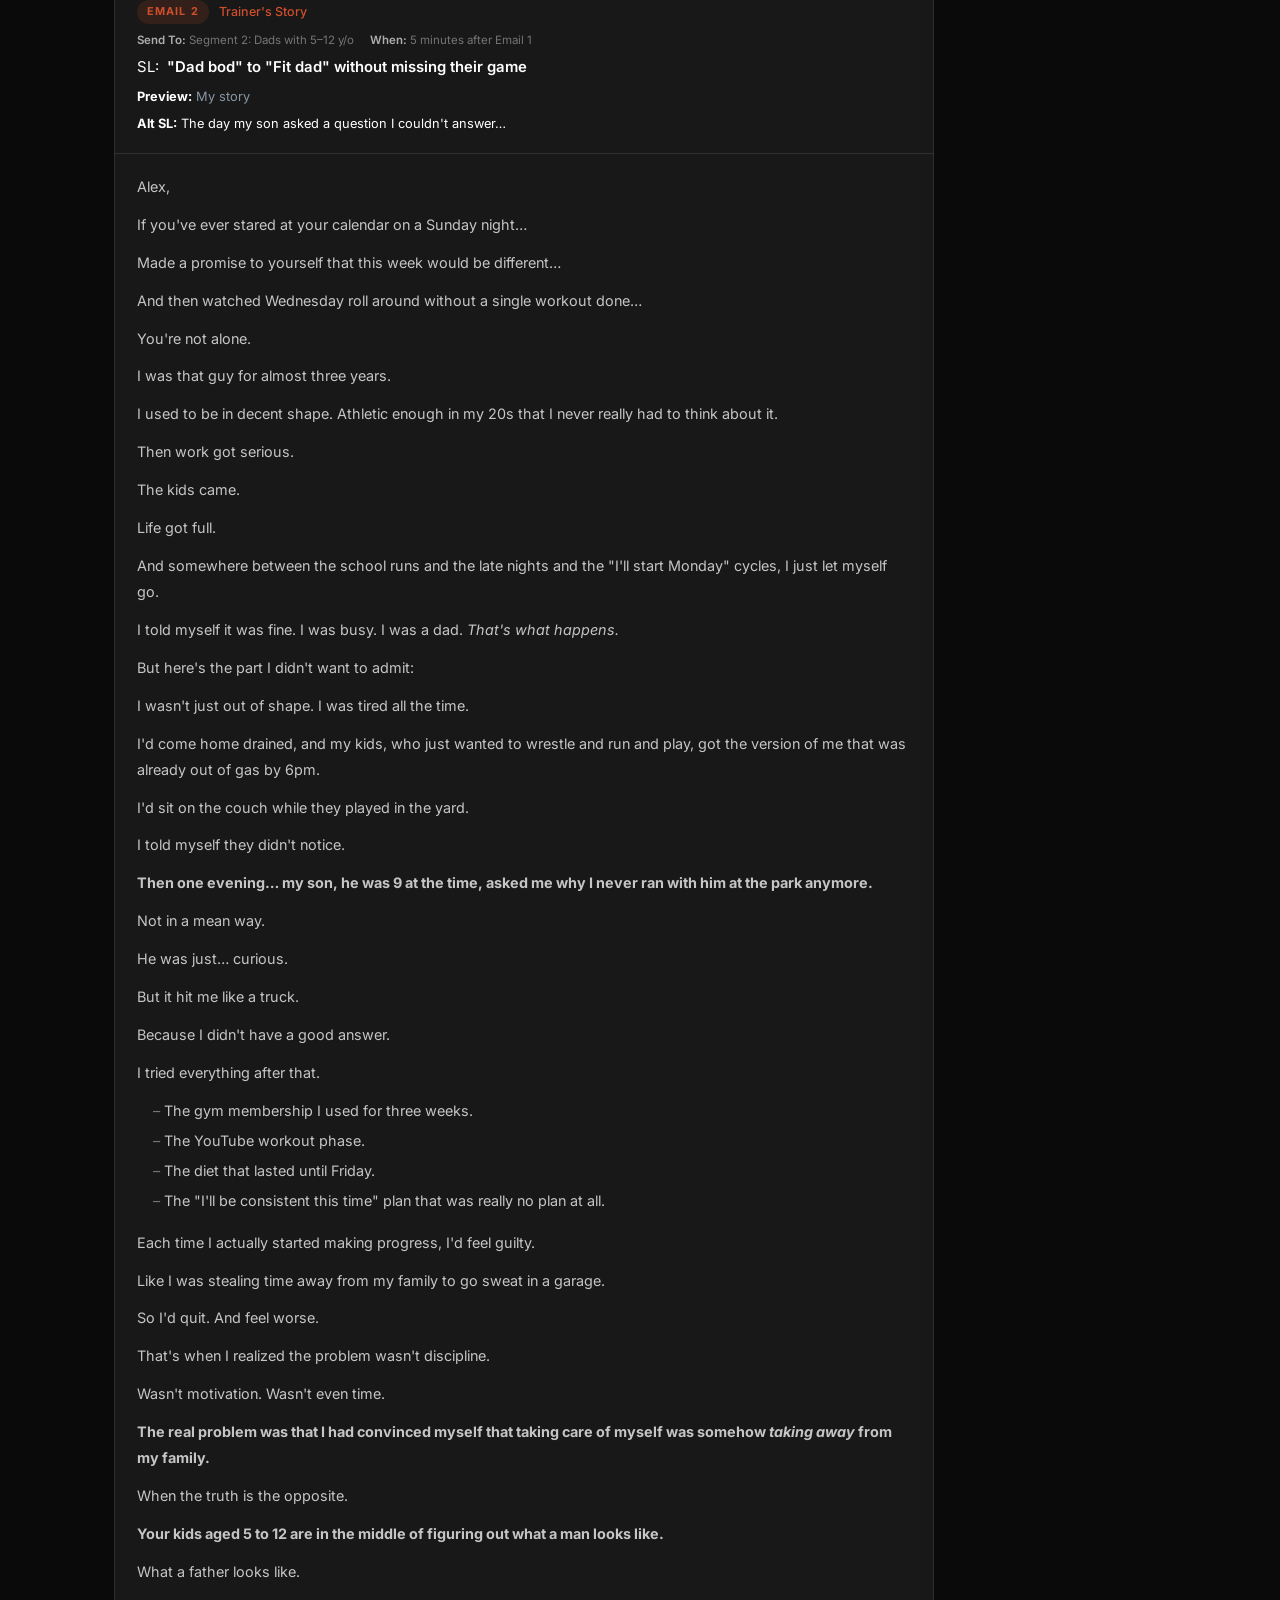
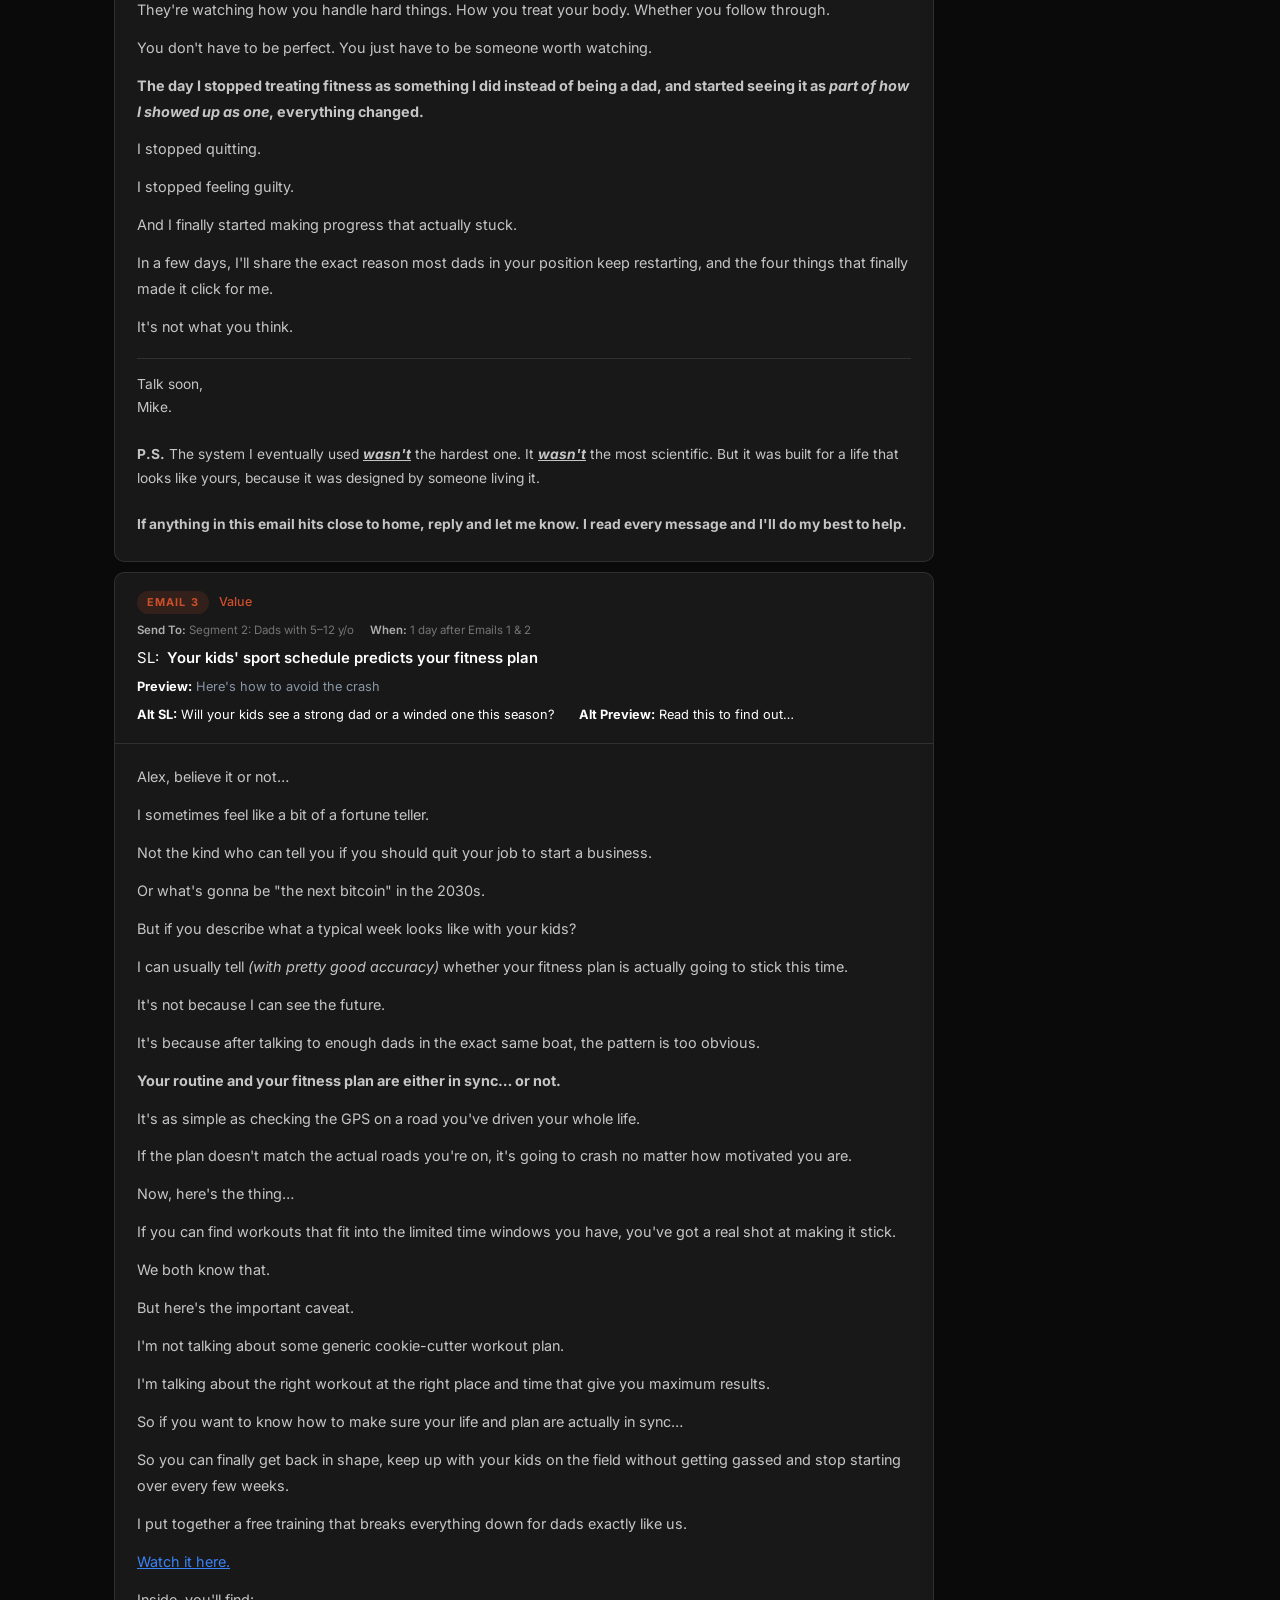
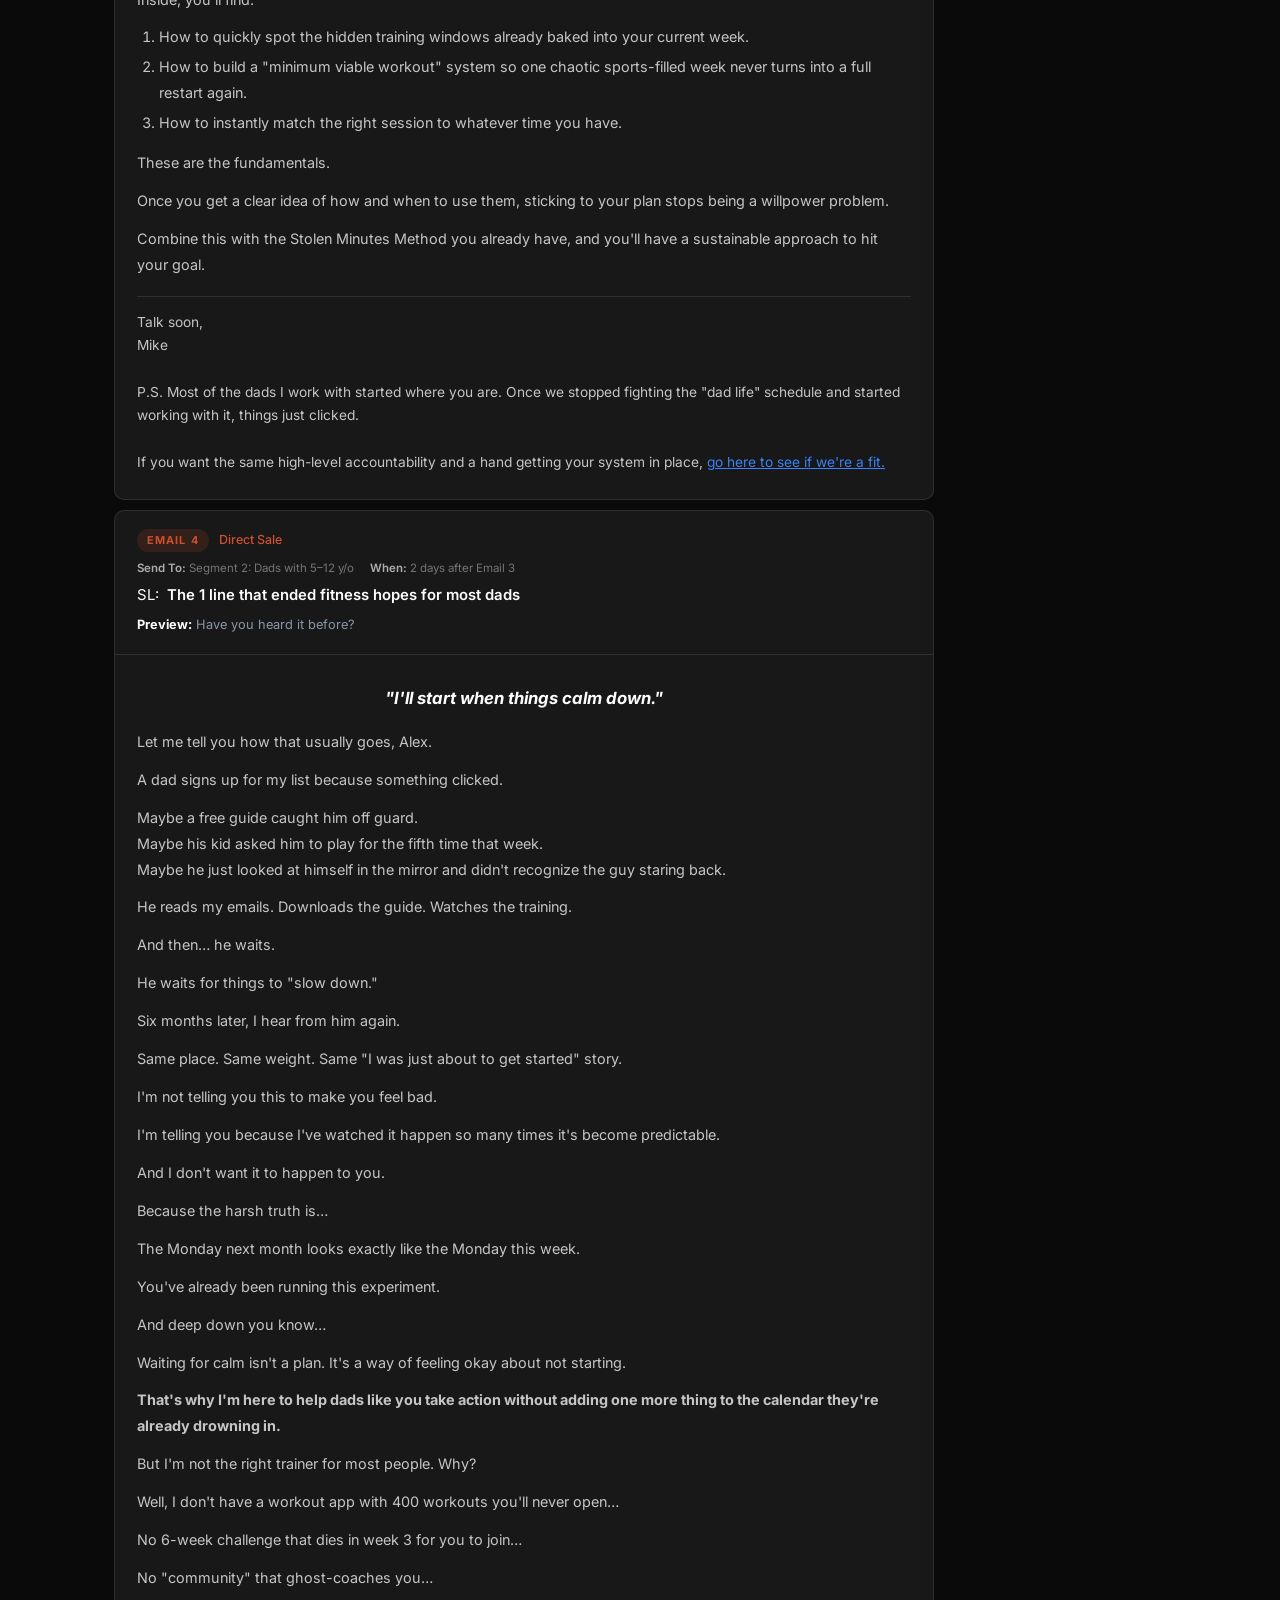
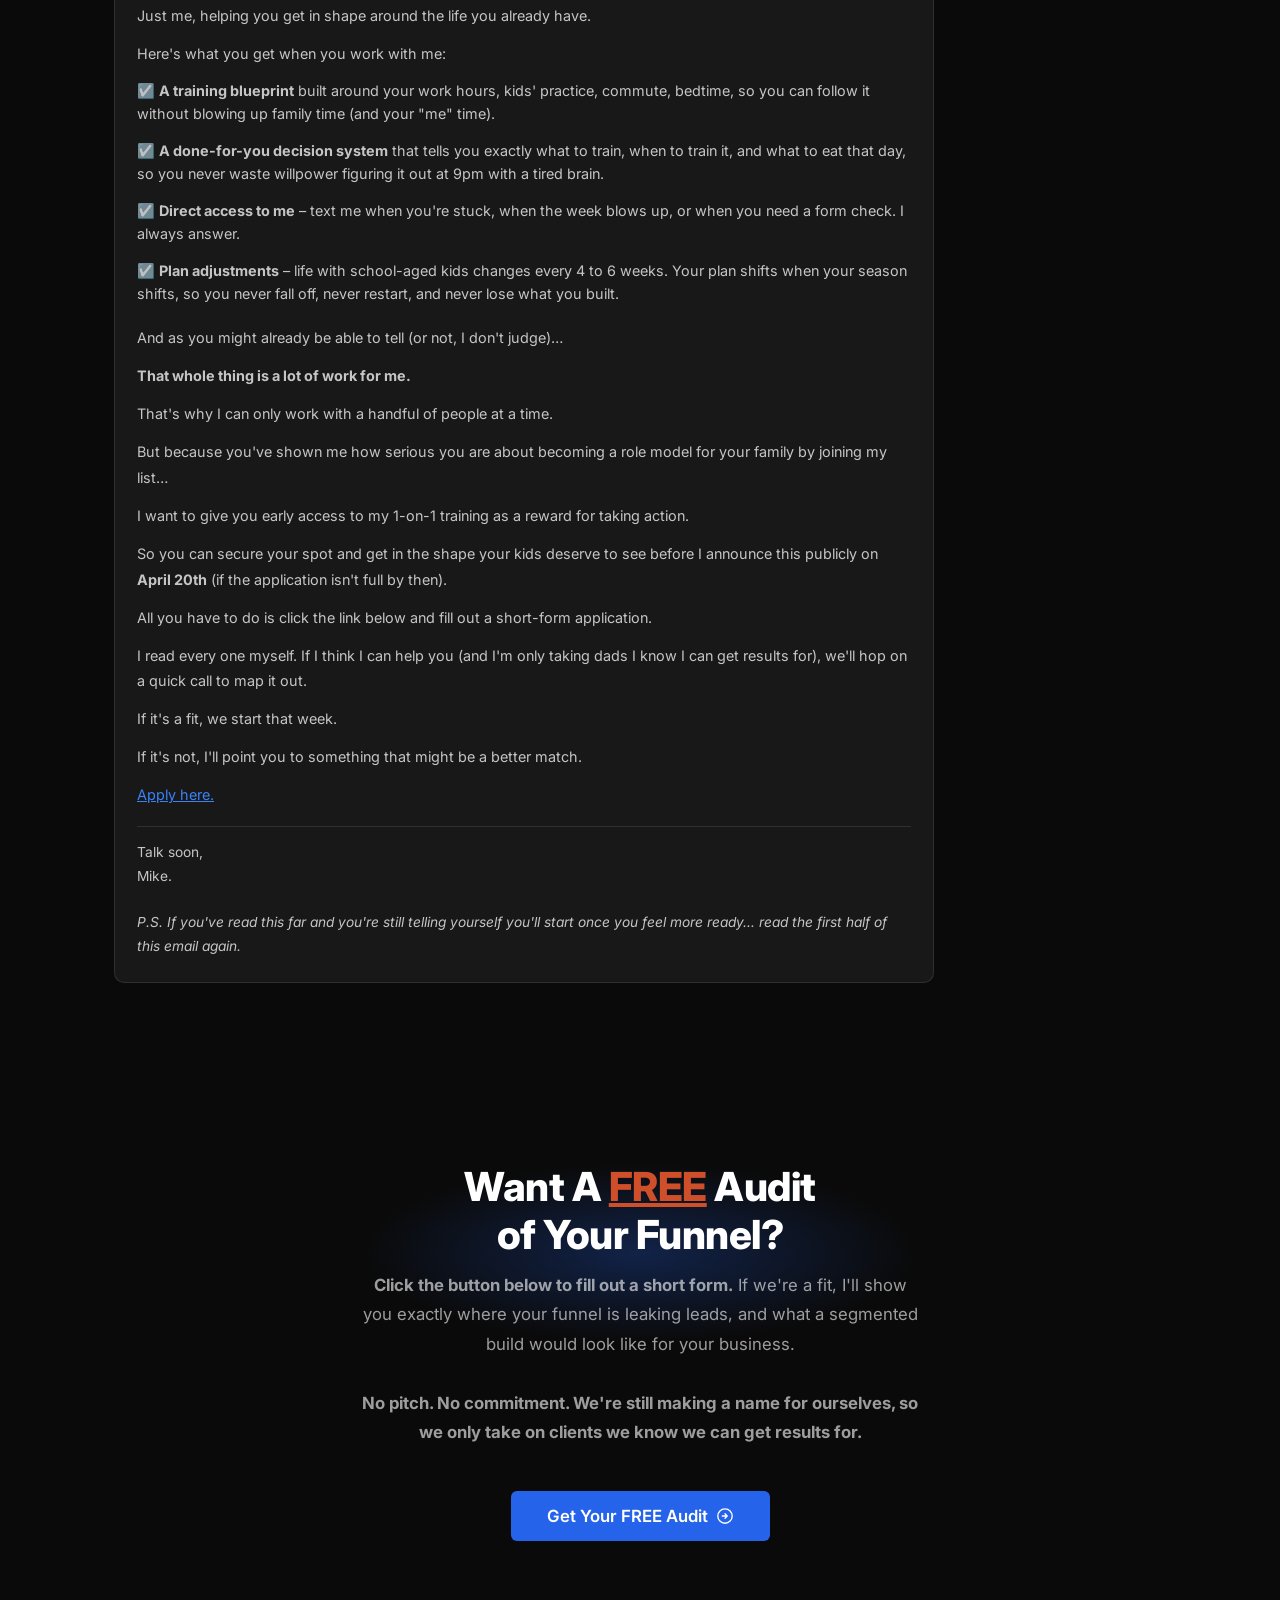
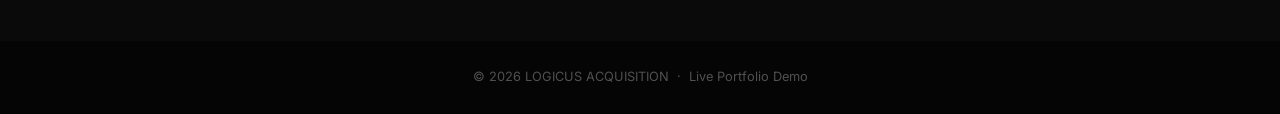
==== commit 8e27a5e9: "Style nav CTA as a button Co-Authored-By: Claude Sonnet 4.6 <noreply@anthropic.com>" ====
--- a/emails.html
+++ b/emails.html
@@ -157,8 +157,14 @@
       font-style: italic;
     }
 
-    @media (max-width: 480px) {
-      .back-link { font-size: 0.78rem; right: 16px; }
+    @media (max-width: 600px) {
+      .nav-inner { justify-content: space-between; padding: 0 16px; }
+      .logo-mark { margin-left: 0 !important; }
+      .back-link {
+        position: static;
+        transform: none;
+        font-size: 0.78rem;
+      }
     }
   </style>
 </head>
@@ -174,7 +180,7 @@
           <div class="logo-sub">ACQUISITION</div>
         </div>
       </a>
-      <a href="funnel.html" class="back-link" onclick="event.preventDefault(); history.back();">← Back to walkthrough</a>
+      <a href="https://docs.google.com/forms/d/e/1FAIpQLSd3DyoUWMhvoH6tZdubQtil6sRKJWbAAn-DKEaLsFB7wDBJww/viewform" target="_blank" class="btn btn-coral" style="position:absolute; right:24px; top:50%; transform:translateY(-50%); font-size:0.78rem; padding:8px 16px;">Get Your FREE Audit Now</a>
     </div>
   </nav>
 
@@ -428,13 +434,26 @@
               <p>If it's a fit, we start that week.</p>
               <p>If it's not, I'll point you to something that might be a better match.</p>
               <p><a href="javascript:void(0)">Apply here.</a></p>
-              <div class="email-sig">Talk soon,<br>Mike.<br><br><em>P.S. If you've read this far and you're still telling yourself you'll start once you feel more ready… read the first half of this email again. You can afford to take care of yourself, you can't afford to waste time.</em></div>
+              <div class="email-sig">Talk soon,<br>Mike.<br><br><em>P.S. If you've read this far and you're still telling yourself you'll start once you feel more ready… read the first half of this email again.</em></div>
             </div>
           </div>
         </div>
 
       </div><!-- /email-stack -->
 
+    </div>
+  </section>
+
+  <!-- ======================== AUDIT CTA ======================== -->
+  <section class="audit-section">
+    <div class="container">
+      <div class="audit-inner">
+        <h2 style="text-wrap: balance;">Want A <span style="color:#D04F2B; text-decoration:underline;">FREE</span> Audit of Your Funnel?</h2>
+        <p class="section-sub"><strong>Click the button below to fill out a short form.</strong> If we're a fit, I'll show you exactly where your funnel is leaking leads, and what a segmented build would look like for your business.<br><br><strong>No pitch. No commitment. We're still making a name for ourselves, so we only take on clients we know we can get results for.</strong></p>
+        <div class="hero-cta" style="margin-top: 36px;">
+          <a href="https://docs.google.com/forms/d/e/1FAIpQLSd3DyoUWMhvoH6tZdubQtil6sRKJWbAAn-DKEaLsFB7wDBJww/viewform" target="_blank" class="btn btn-coral btn-lg">Get Your FREE Audit <svg width="18" height="18" viewBox="0 0 20 20" fill="none" xmlns="http://www.w3.org/2000/svg" style="flex-shrink:0"><circle cx="10" cy="10" r="8" stroke="currentColor" stroke-width="1.5"/><path d="M7 10h5.5M10 7.5l2.5 2.5-2.5 2.5" stroke="currentColor" stroke-width="1.5" stroke-linecap="round" stroke-linejoin="round"/></svg></a>
+        </div>
+      </div>
     </div>
   </section>
 
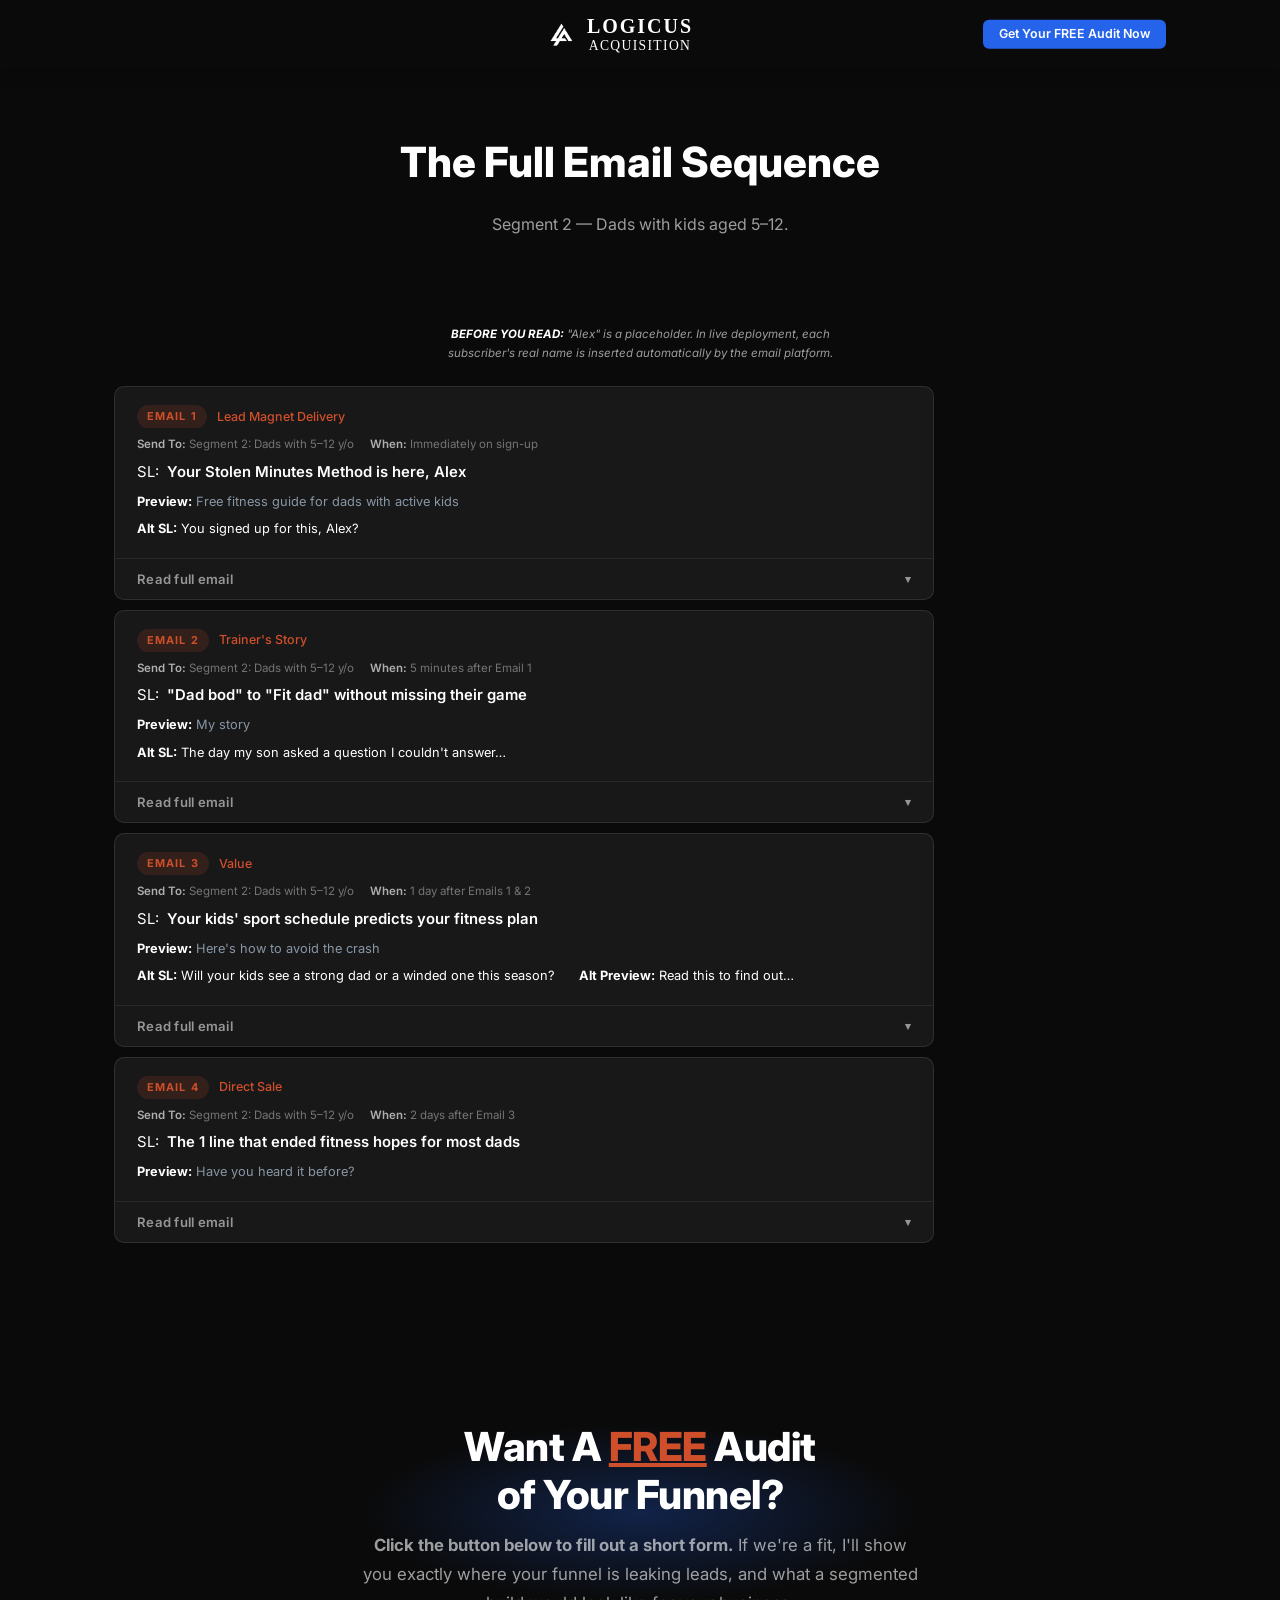
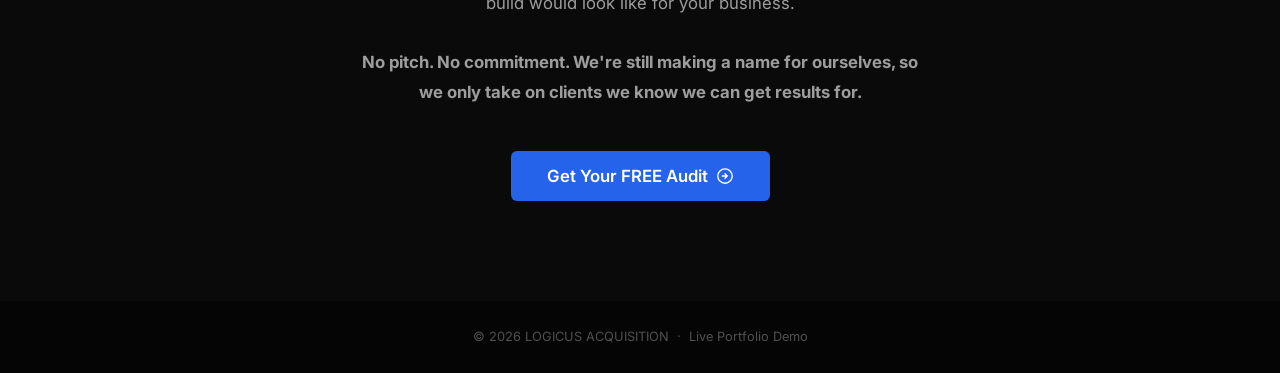
==== commit bcd29837: "Add collapsible accordion to email cards on emails.html" ====
--- a/emails.html
+++ b/emails.html
@@ -61,7 +61,7 @@
       padding: 0 0 80px;
     }
 
-    /* Email header — flat layout, no accordion grid */
+    /* Email header — flat, always visible */
     .email-header {
       display: flex;
       flex-direction: column;
@@ -70,6 +70,51 @@
     }
     .email-toggle { display: none; }
 
+    /* Expand toggle button */
+    .email-expand-btn {
+      display: flex;
+      align-items: center;
+      gap: 8px;
+      background: none;
+      border: none;
+      border-top: 1px solid rgba(255,255,255,0.07);
+      width: 100%;
+      padding: 12px 22px;
+      color: rgba(255,255,255,0.55);
+      font-size: 0.82rem;
+      font-weight: 600;
+      font-family: 'Inter', sans-serif;
+      cursor: pointer;
+      text-align: left;
+      letter-spacing: 0.02em;
+      transition: color 0.2s;
+    }
+    .email-expand-btn:hover { color: #fff; }
+    .email-expand-btn .chevron {
+      font-size: 0.7rem;
+      transition: transform 0.3s ease;
+      margin-left: auto;
+    }
+    .email-card.open .email-expand-btn { color: #fff; }
+    .email-card.open .chevron { transform: rotate(180deg); }
+
+    /* Collapsible body */
+    .email-body-wrap {
+      max-height: 0;
+      overflow: hidden;
+      transition: max-height 0.45s ease;
+    }
+    .email-card.open .email-body-wrap { max-height: 6000px; }
+
+    /* Email Body label */
+    .email-body-label {
+      font-size: 0.68rem;
+      font-weight: 700;
+      letter-spacing: 0.1em;
+      text-transform: uppercase;
+      color: #D04F2B;
+      margin-bottom: 14px;
+    }
     /* Email header meta row (Send To / When) */
     .email-header-meta {
       display: flex;
@@ -114,11 +159,6 @@
       color: #fff;
     }
 
-    /* Show all email bodies fully expanded */
-    .email-body-wrap {
-      max-height: none !important;
-      overflow: visible !important;
-    }
     .email-body a { color: #3B82F6; text-decoration: underline; }
     .email-body .email-quote-center {
       text-align: center;
@@ -216,9 +256,12 @@
             <div class="alt-row">
               <div class="email-preview-text"><strong>Alt SL:</strong> You signed up for this, Alex?</div>
             </div>
-          </div>
+
+          </div>
+          <button class="email-expand-btn" onclick="toggleEmail(this)">Read full email <span class="chevron">▾</span></button>
           <div class="email-body-wrap">
             <div class="email-body">
+              <div class="email-body-label">Email Body:</div>
               <p>Hey Alex,</p>
               <p>I went through your quiz answers…</p>
               <p>And I believe this is the exact guide you've been looking for:</p>
@@ -268,9 +311,12 @@
             <div class="alt-row">
               <div class="email-preview-text"><strong>Alt SL:</strong> The day my son asked a question I couldn't answer…</div>
             </div>
-          </div>
+
+          </div>
+          <button class="email-expand-btn" onclick="toggleEmail(this)">Read full email <span class="chevron">▾</span></button>
           <div class="email-body-wrap">
             <div class="email-body">
+              <div class="email-body-label">Email Body:</div>
               <p>Alex,</p>
               <p>If you've ever stared at your calendar on a Sunday night…</p>
               <p>Made a promise to yourself that this week would be different…</p>
@@ -339,9 +385,12 @@
               <div class="email-preview-text"><strong>Alt SL:</strong> Will your kids see a strong dad or a winded one this season?</div>
               <div class="email-preview-text"><strong>Alt Preview:</strong> Read this to find out…</div>
             </div>
-          </div>
+
+          </div>
+          <button class="email-expand-btn" onclick="toggleEmail(this)">Read full email <span class="chevron">▾</span></button>
           <div class="email-body-wrap">
             <div class="email-body">
+              <div class="email-body-label">Email Body:</div>
               <p>Alex, believe it or not…</p>
               <p>I sometimes feel like a bit of a fortune teller.</p>
               <p>Not the kind who can tell you if you should quit your job to start a business.</p>
@@ -390,9 +439,12 @@
             </div>
             <div class="email-subject"><strong>SL:</strong> The 1 line that ended fitness hopes for most dads</div>
             <div class="email-preview-text"><strong>Preview:</strong> Have you heard it before?</div>
-          </div>
+
+          </div>
+          <button class="email-expand-btn" onclick="toggleEmail(this)">Read full email <span class="chevron">▾</span></button>
           <div class="email-body-wrap">
             <div class="email-body">
+              <div class="email-body-label">Email Body:</div>
               <p class="email-quote-center">"I'll start when things calm down."</p>
               <p>Let me tell you how that usually goes, Alex.</p>
               <p>A dad signs up for my list because something clicked.</p>
@@ -464,5 +516,11 @@
     </div>
   </footer>
 
+
+  <script>
+    function toggleEmail(btn) {
+      btn.closest('.email-card').classList.toggle('open');
+    }
+  </script>
 </body>
 </html>
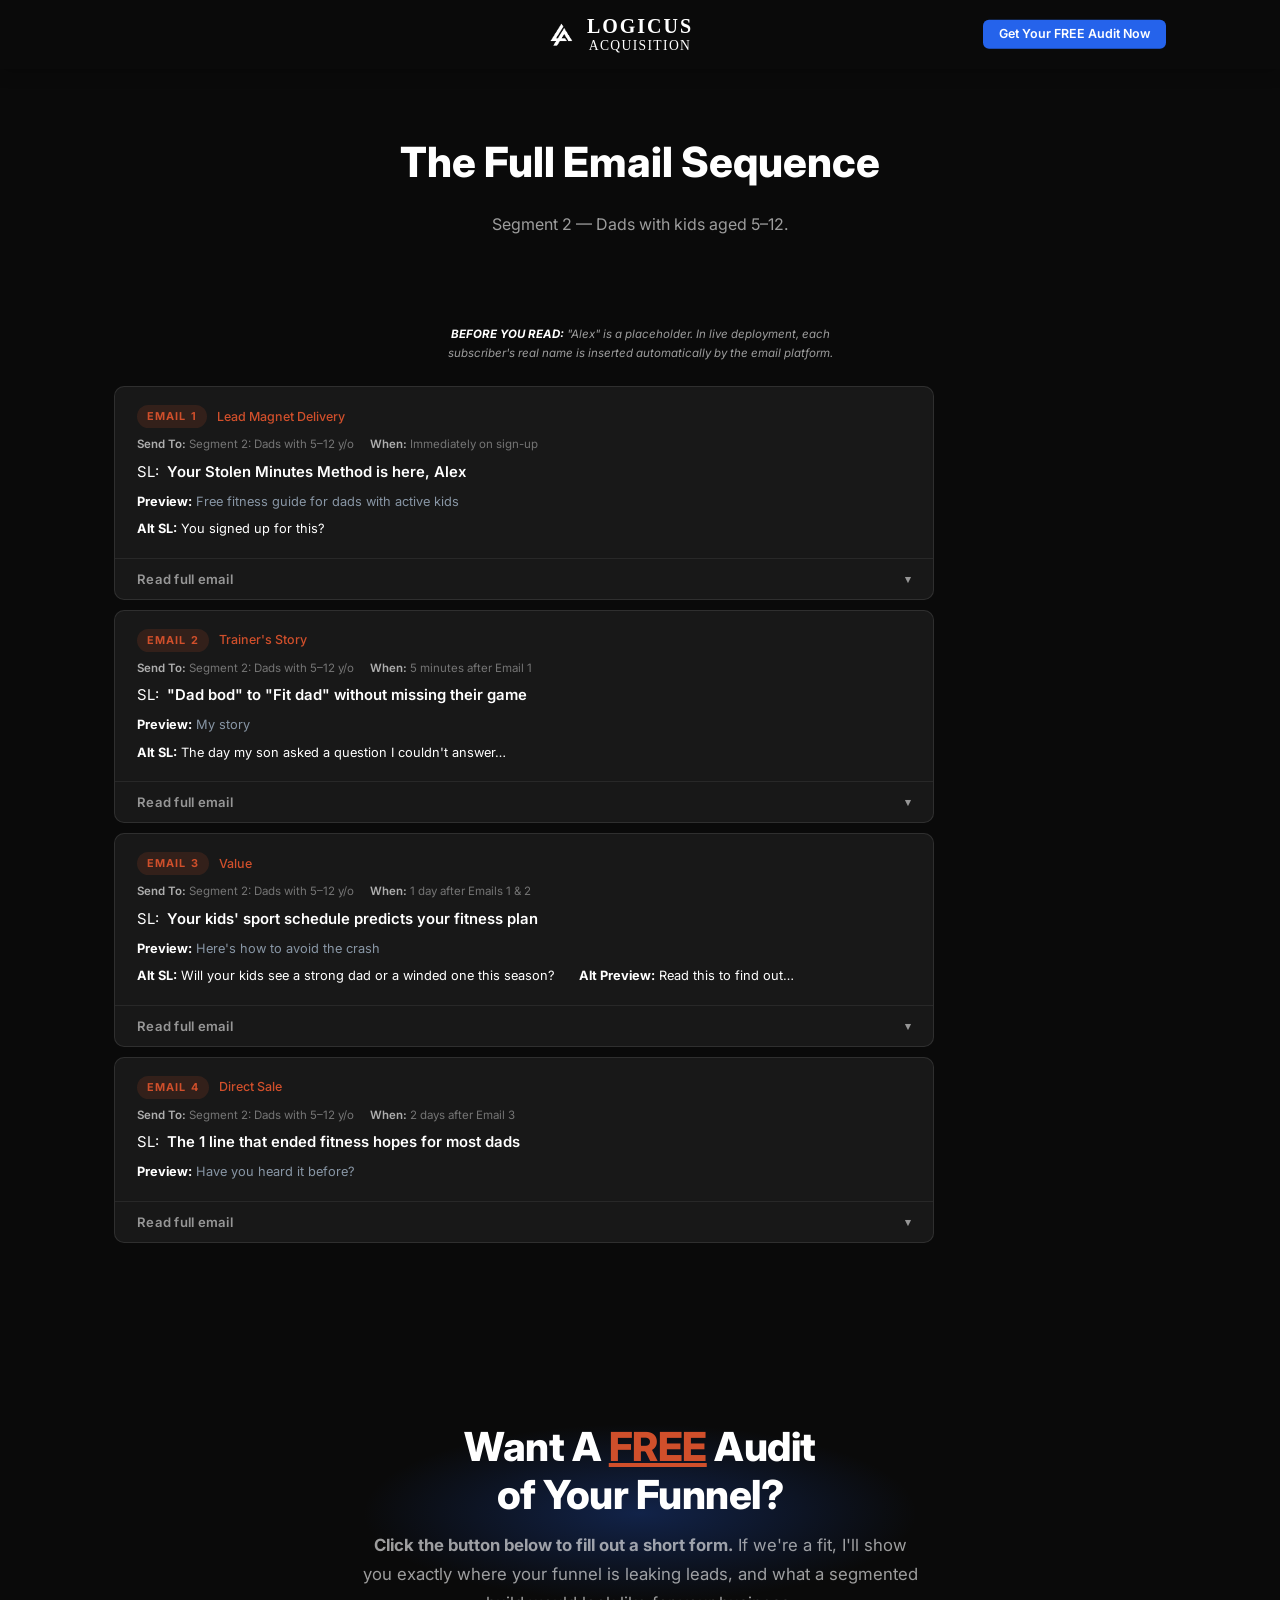
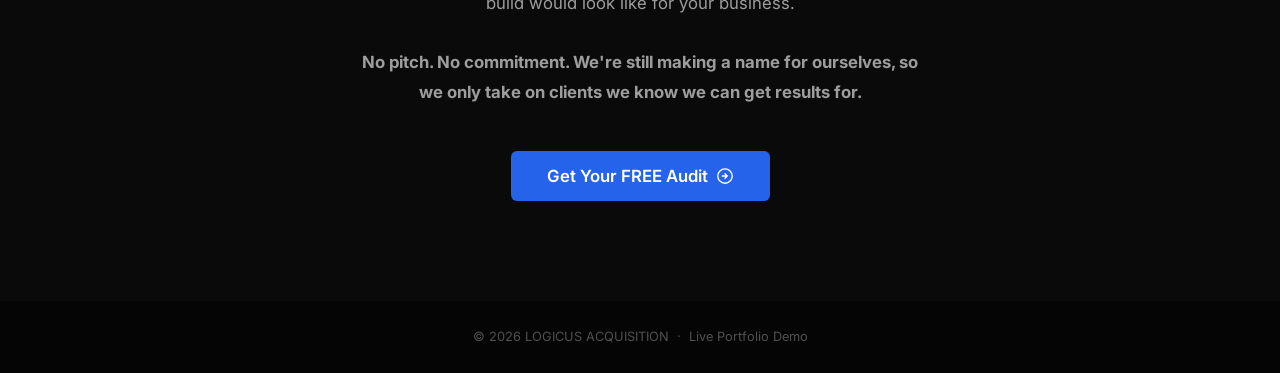
==== commit c3cdec98: "Restore Email 1 SL, remove 'Alex' from Alt SL" ====
--- a/emails.html
+++ b/emails.html
@@ -254,7 +254,7 @@
             <div class="email-subject"><strong>SL:</strong> Your Stolen Minutes Method is here, Alex</div>
             <div class="email-preview-text"><strong>Preview:</strong> Free fitness guide for dads with active kids</div>
             <div class="alt-row">
-              <div class="email-preview-text"><strong>Alt SL:</strong> You signed up for this, Alex?</div>
+              <div class="email-preview-text"><strong>Alt SL:</strong> You signed up for this?</div>
             </div>
 
           </div>
